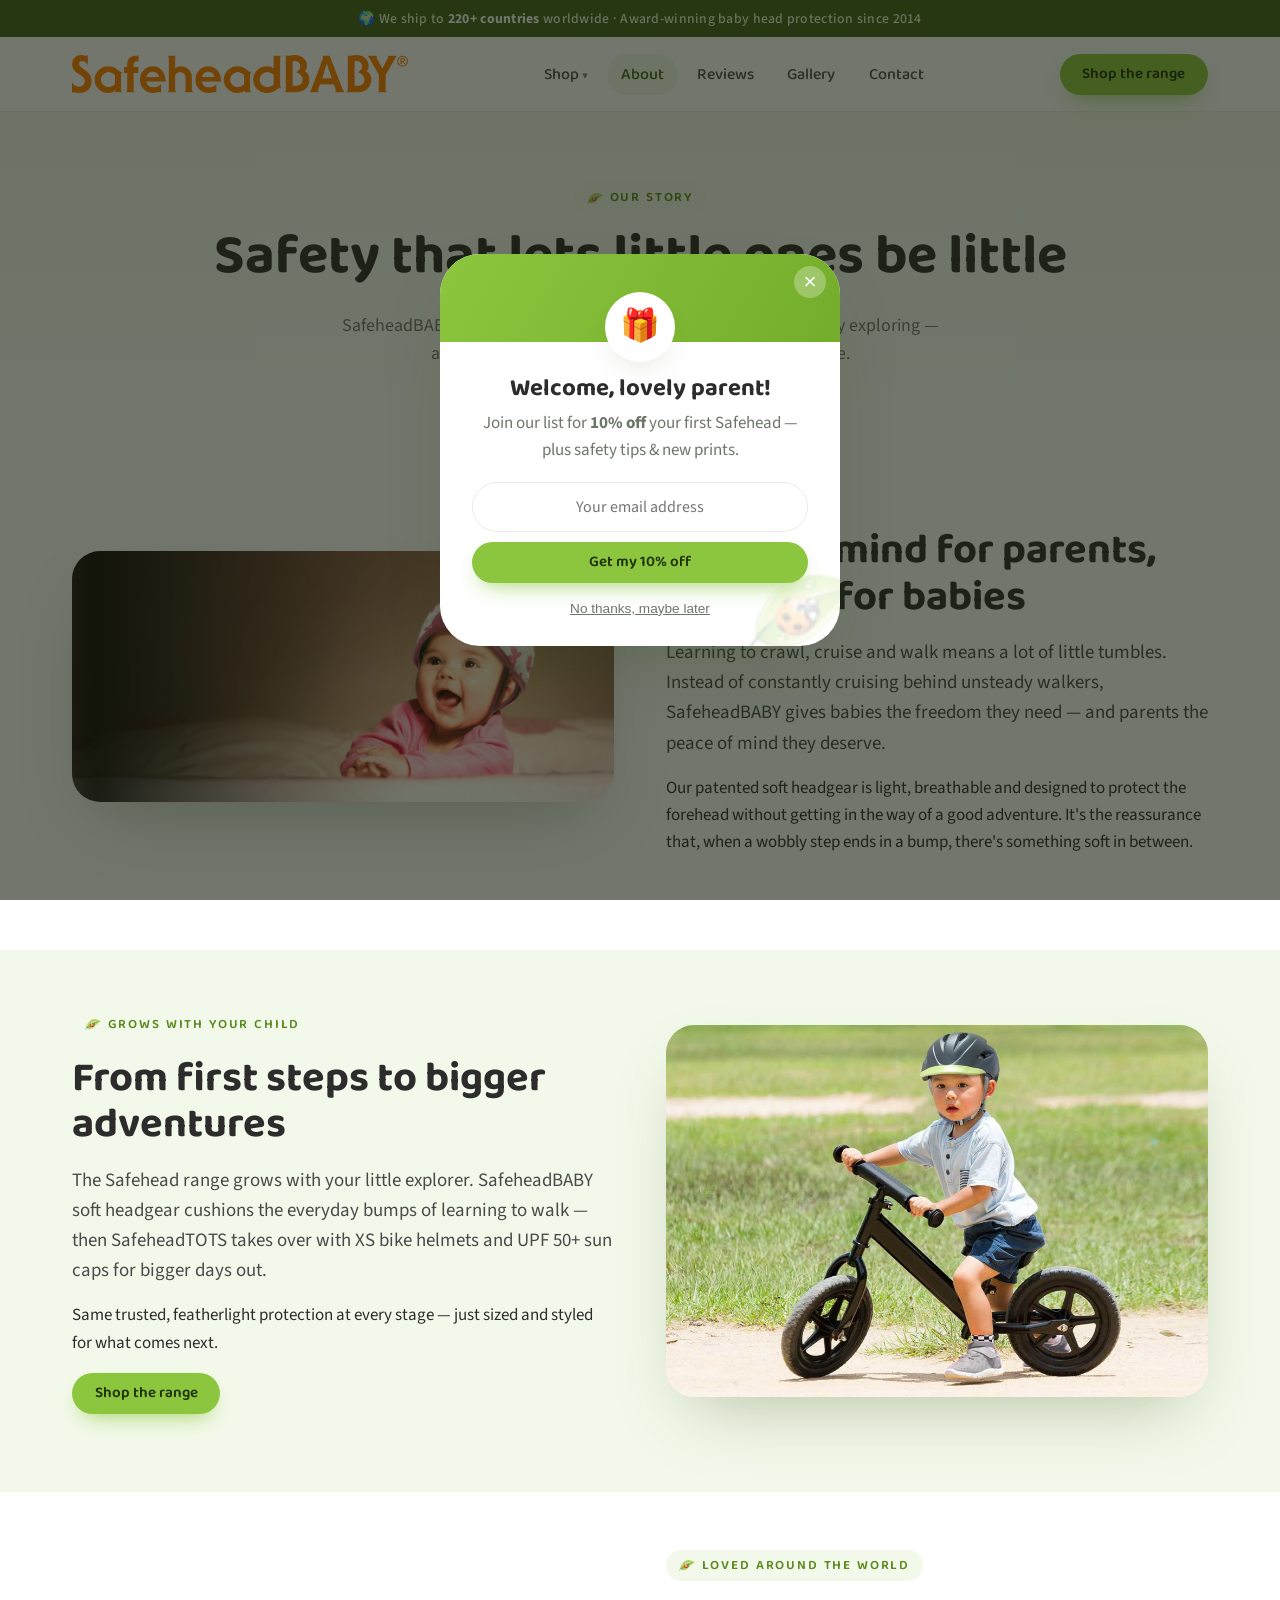
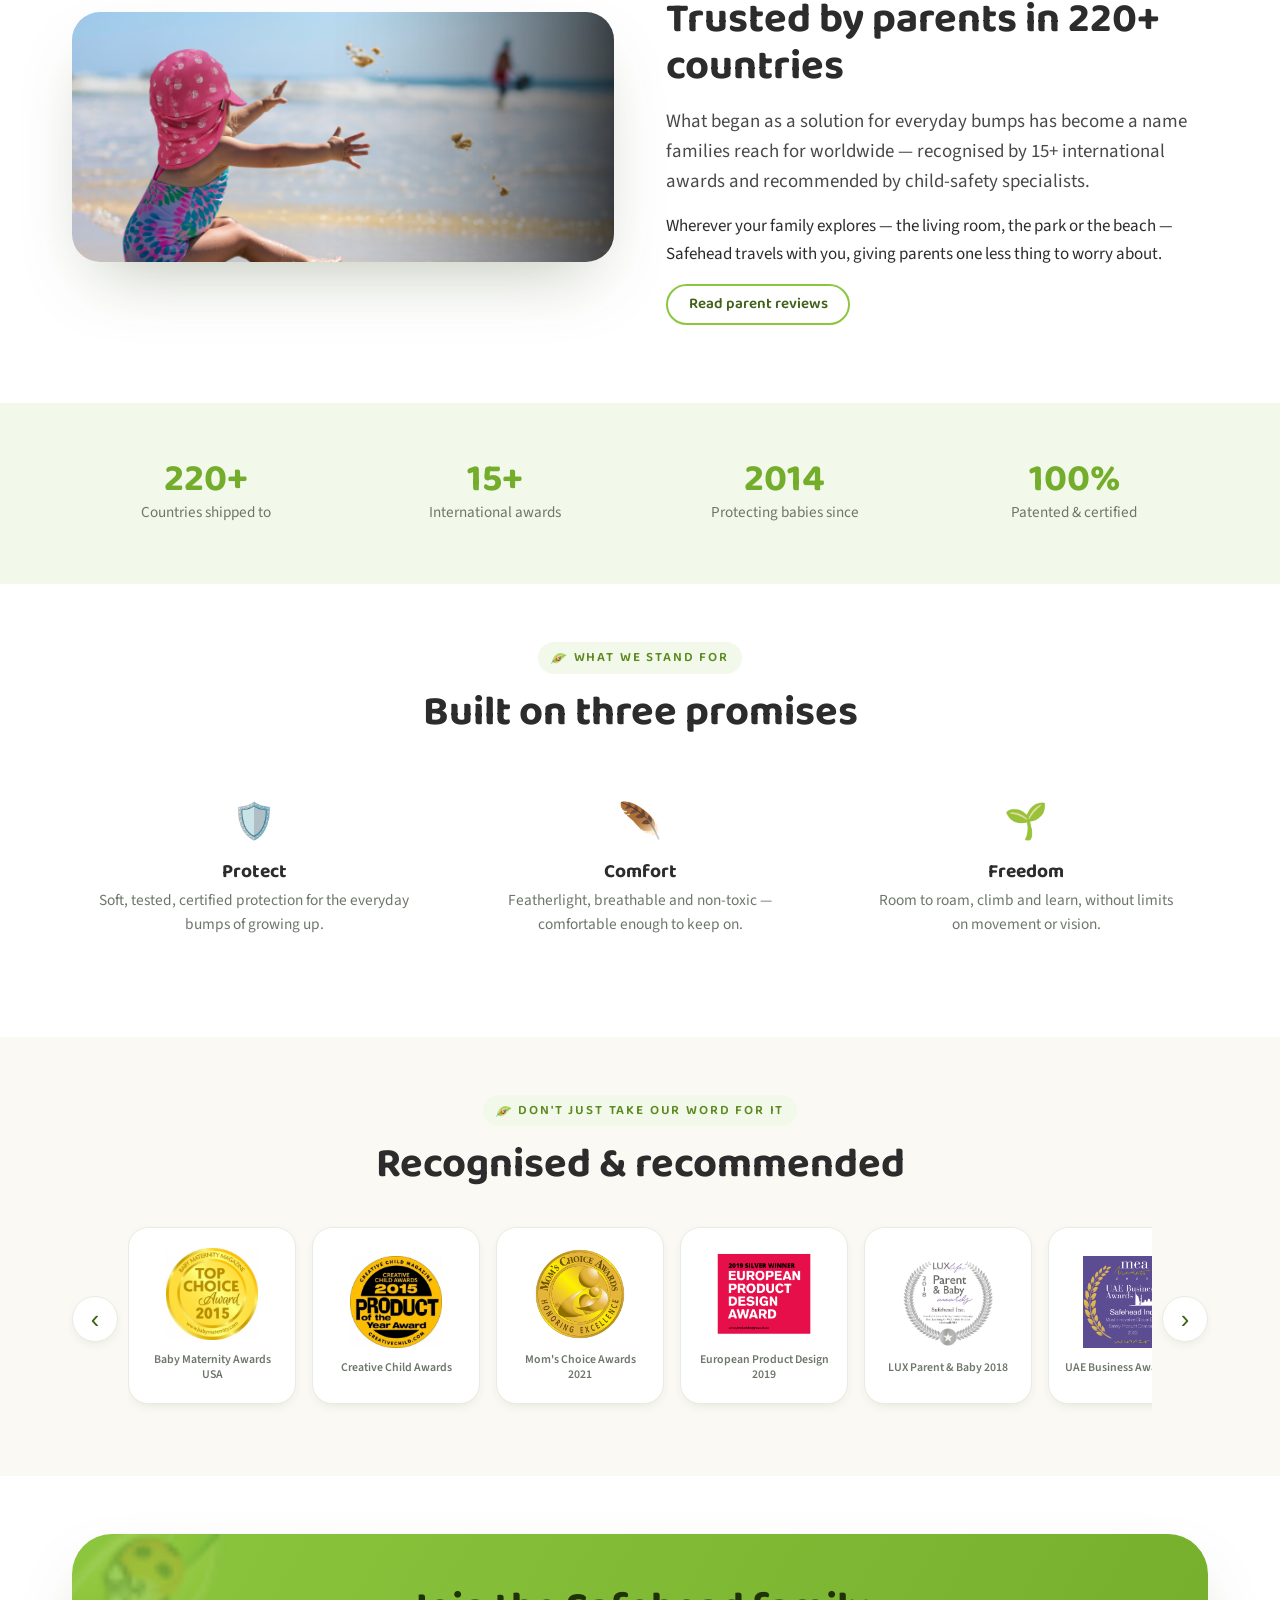
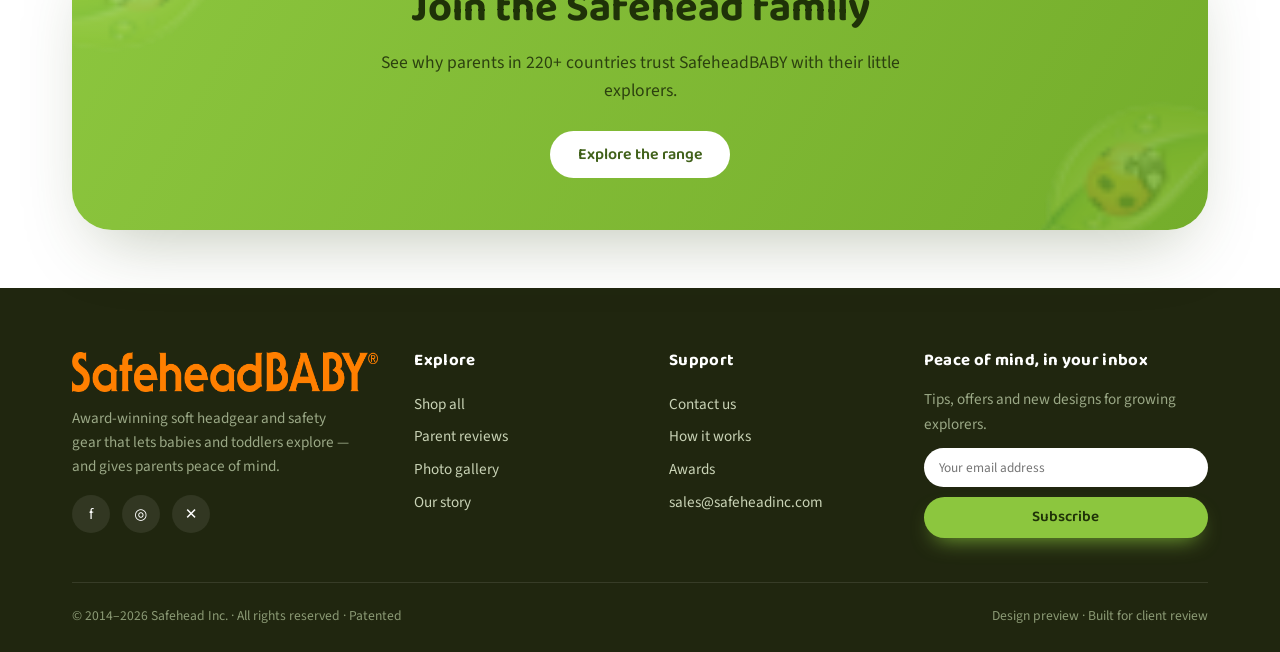
==== about.html @ cc1cae33 "Add SafeheadBABY static redesign (Vercel-ready) Brand-faithful redesign of safehead.com as a static " ====
<!doctype html>
<html lang="en">
<head>
<meta charset="utf-8">
<meta name="viewport" content="width=device-width, initial-scale=1">
<title>Our Story | SafeheadBABY</title>
<meta name="description" content="The story behind SafeheadBABY — patented soft head protection that gives babies freedom and parents peace of mind.">
<link rel="icon" href="/assets/img/logo.png">
<link rel="preconnect" href="https://fonts.googleapis.com">
<link rel="preconnect" href="https://fonts.gstatic.com" crossorigin>
<link href="https://fonts.googleapis.com/css2?family=Baloo+2:wght@500;600;700;800&family=Source+Sans+3:ital,wght@0,400;0,600;0,700;1,400&display=swap" rel="stylesheet">
<link rel="stylesheet" href="/assets/css/styles.css?v=16">
</head>
<body>
<div class="announce">🌍 We ship to <strong>220+ countries</strong> worldwide<span class="announce-extra"> · Award-winning baby head protection since 2014</span></div>
<header class="site-header">
  <div class="container nav">
    <a class="brand" href="/index.html"><img src="/assets/img/logo.png" alt="SafeheadBABY"></a>
    <ul class="nav-links">
        <li class="has-mega"><a href="/collection.html">Shop <span class="caret">▾</span></a>
          <div class="mega"><div class="mega-inner">
            <div class="mega-cards"><a class="mega-card" href="/product.html"><span class="mm-img"><img src="/assets/img/product-headgear.png" alt="Soft Protective Headgear"></span><b>Soft Protective Headgear</b><span class="mm-tag">The Original</span></a><a class="mega-card" href="/product.html"><span class="mm-img"><img src="/assets/img/product-suncap.jpg" alt="JONA UPF 50+ Sun Caps"></span><b>JONA UPF 50+ Sun Caps</b><span class="mm-tag">Sun protection</span></a><a class="mega-card" href="/product.html"><span class="mm-img"><img src="/assets/img/product-bikehelmet.jpg" alt="XS Toddler Bike Helmet"></span><b>XS Toddler Bike Helmet</b><span class="mm-tag">For little riders</span></a></div>
            <a class="mega-feature" href="/collection.html">Explore the full range <span class="arrow">→</span></a>
          </div></div>
        </li>
        <li><a href="/about.html" class="active">About</a></li>
        <li><a href="/reviews.html">Reviews</a></li>
        <li><a href="/gallery.html">Gallery</a></li>
        <li><a href="/contact.html">Contact</a></li>
    </ul>
    <div class="nav-cta">
      <a class="btn btn-primary" href="/collection.html">Shop the range</a>
      <button class="hamburger" aria-label="Menu"><span></span><span></span><span></span></button>
    </div>
  </div>
</header>

<section class="page-hero">
  <div class="container">
    <span class="eyebrow">Our story</span>
    <h1>Safety that lets little ones be little</h1>
    <p>SafeheadBABY was created around a simple belief: babies learn by exploring — and parents shouldn't have to hover to keep them safe.</p>
  </div>
</section>

<section class="pad">
  <div class="container">
    <div class="story-grid">
      <div class="reveal"><img src="/assets/img/hero-1.png" alt="A baby exploring safely in SafeheadBABY headgear"></div>
      <div class="reveal">
        <span class="eyebrow">Why we exist</span>
        <h2>Peace of mind for parents, freedom for babies</h2>
        <p class="lead">Learning to crawl, cruise and walk means a lot of little tumbles. Instead of constantly cruising behind unsteady walkers, SafeheadBABY gives babies the freedom they need — and parents the peace of mind they deserve.</p>
        <p>Our patented soft headgear is light, breathable and designed to protect the forehead without getting in the way of a good adventure. It's the reassurance that, when a wobbly step ends in a bump, there's something soft in between.</p>
      </div>
    </div>
  </div>
</section>

<section class="pad tint">
  <div class="container">
    <div class="story-grid">
      <div class="reveal">
        <span class="eyebrow">Grows with your child</span>
        <h2>From first steps to bigger adventures</h2>
        <p class="lead">The Safehead range grows with your little explorer. SafeheadBABY soft headgear cushions the everyday bumps of learning to walk — then SafeheadTOTS takes over with XS bike helmets and UPF 50+ sun caps for bigger days out.</p>
        <p>Same trusted, featherlight protection at every stage — just sized and styled for what comes next.</p>
        <a class="btn btn-primary" href="/collection.html">Shop the range</a>
      </div>
      <div class="reveal"><img src="/assets/img/life-tots.jpg" alt="A confident toddler wearing SafeheadTOTS protection"></div>
    </div>
  </div>
</section>

<section class="pad">
  <div class="container">
    <div class="story-grid">
      <div class="reveal"><img src="/assets/img/hero-3.png" alt="A little one playing at the beach in a SafeheadBABY sun cap"></div>
      <div class="reveal">
        <span class="eyebrow">Loved around the world</span>
        <h2>Trusted by parents in 220+ countries</h2>
        <p class="lead">What began as a solution for everyday bumps has become a name families reach for worldwide — recognised by 15+ international awards and recommended by child-safety specialists.</p>
        <p>Wherever your family explores — the living room, the park or the beach — Safehead travels with you, giving parents one less thing to worry about.</p>
        <a class="btn btn-ghost" href="/reviews.html">Read parent reviews</a>
      </div>
    </div>
  </div>
</section>

<section class="pad tint">
  <div class="container">
    <div class="stat-row">
      <div class="stat reveal"><b>220+</b><span>Countries shipped to</span></div>
      <div class="stat reveal"><b>15+</b><span>International awards</span></div>
      <div class="stat reveal"><b>2014</b><span>Protecting babies since</span></div>
      <div class="stat reveal"><b>100%</b><span>Patented &amp; certified</span></div>
    </div>
  </div>
</section>

<section class="pad">
  <div class="container">
    <div class="section-head reveal"><span class="eyebrow">What we stand for</span><h2>Built on three promises</h2></div>
    <div class="values">
      <div class="value reveal"><div class="emoji">🛡️</div><h4>Protect</h4><p>Soft, tested, certified protection for the everyday bumps of growing up.</p></div>
      <div class="value reveal"><div class="emoji">🪶</div><h4>Comfort</h4><p>Featherlight, breathable and non-toxic — comfortable enough to keep on.</p></div>
      <div class="value reveal"><div class="emoji">🌱</div><h4>Freedom</h4><p>Room to roam, climb and learn, without limits on movement or vision.</p></div>
    </div>
  </div>
</section>

<section class="pad cream">
  <div class="container">
    <div class="section-head reveal"><span class="eyebrow">Don't just take our word for it</span><h2>Recognised &amp; recommended</h2></div>
    <div class="reveal"><div class="awards-slider">
  <button class="aw-arrow prev" aria-label="Previous awards" type="button">‹</button>
  <div class="awards-track"><div class="aw"><img src="/assets/img/award-baby-maternity.jpg" alt="Baby Maternity Awards USA" loading="lazy"><span>Baby Maternity Awards USA</span></div>
<div class="aw"><img src="/assets/img/award-creative-child.jpg" alt="Creative Child Awards" loading="lazy"><span>Creative Child Awards</span></div>
<div class="aw"><img src="/assets/img/award-moms-choice.png" alt="Mom's Choice Awards 2021" loading="lazy"><span>Mom's Choice Awards 2021</span></div>
<div class="aw"><img src="/assets/img/award-epda.png" alt="European Product Design 2019" loading="lazy"><span>European Product Design 2019</span></div>
<div class="aw"><img src="/assets/img/award-lux.png" alt="LUX Parent & Baby 2018" loading="lazy"><span>LUX Parent & Baby 2018</span></div>
<div class="aw"><img src="/assets/img/award-uae.png" alt="UAE Business Awards 2022" loading="lazy"><span>UAE Business Awards 2022</span></div>
<div class="aw"><img src="/assets/img/award-nab-1.png" alt="North American Business 2020" loading="lazy"><span>North American Business 2020</span></div>
<div class="aw"><img src="/assets/img/award-mr-dad.jpg" alt="Mr Dad Seal of Approval" loading="lazy"><span>Mr Dad Seal of Approval</span></div>
<div class="aw"><img src="/assets/img/award-right-start.jpg" alt="Right Start Baby Essentials" loading="lazy"><span>Right Start Baby Essentials</span></div>
<div class="aw"><img src="/assets/img/award-loved-by-parents.jpg" alt="Loved By Parents" loading="lazy"><span>Loved By Parents</span></div>
<div class="aw"><img src="/assets/img/award-bizziebaby.jpg" alt="Bizziebaby Silver Award" loading="lazy"><span>Bizziebaby Silver Award</span></div>
<div class="aw"><img src="/assets/img/award-practical-preschool.jpg" alt="Practical Preschool Awards" loading="lazy"><span>Practical Preschool Awards</span></div>
<div class="aw"><img src="/assets/img/award-mumii-consumer.jpg" alt="Mumii Consumer Choice" loading="lazy"><span>Mumii Consumer Choice</span></div>
<div class="aw"><img src="/assets/img/award-mumii-uk.jpg" alt="Mumii Awards UK" loading="lazy"><span>Mumii Awards UK</span></div></div>
  <button class="aw-arrow next" aria-label="More awards" type="button">›</button>
</div></div>
  </div>
</section>

<section class="pad">
  <div class="container"><div class="cta-band reveal">
    <img class="leaf-bg" src="/assets/img/leaf.png" alt=""><img class="leaf-bg l2" src="/assets/img/leaf.png" alt="">
    <h2>Join the Safehead family</h2>
    <p>See why parents in 220+ countries trust SafeheadBABY with their little explorers.</p>
    <a class="btn btn-white btn-lg" href="/index.html#products">Explore the range</a>
  </div></div>
</section>
<footer class="site-footer">
  <div class="container">
    <div class="footer-grid">
      <div class="footer-brand">
        <img src="/assets/img/logo.png" alt="SafeheadBABY">
        <p>Award-winning soft headgear and safety gear that lets babies and toddlers explore — and gives parents peace of mind.</p>
        <div class="socials">
          <a href="https://www.facebook.com/safeheadinc" aria-label="Facebook" target="_blank" rel="noopener">f</a>
          <a href="https://www.instagram.com/safeheadinc/" aria-label="Instagram" target="_blank" rel="noopener">◎</a>
          <a href="https://twitter.com/SafeheadInc" aria-label="Twitter" target="_blank" rel="noopener">✕</a>
        </div>
      </div>
      <div>
        <h4>Explore</h4>
        <a href="/collection.html">Shop all</a>
        <a href="/reviews.html">Parent reviews</a>
        <a href="/gallery.html">Photo gallery</a>
        <a href="/about.html">Our story</a>
      </div>
      <div>
        <h4>Support</h4>
        <a href="/contact.html">Contact us</a>
        <a href="/index.html#how">How it works</a>
        <a href="/index.html#awards">Awards</a>
        <a href="mailto:sales@safeheadinc.com">sales@safeheadinc.com</a>
      </div>
      <div class="foot-news">
        <h4>Peace of mind, in your inbox</h4>
        <p style="color:#9aa886;margin-bottom:12px">Tips, offers and new designs for growing explorers.</p>
        <form data-demo>
          <input type="email" placeholder="Your email address" required>
          <button class="btn btn-primary" style="width:100%" type="submit">Subscribe</button>
          <p class="form-note" style="display:none;color:var(--green);margin-top:8px;font-size:.85rem">Thanks! (Demo form — not connected.)</p>
        </form>
      </div>
    </div>
    <div class="foot-bottom">
      <span>© 2014–2026 Safehead Inc. · All rights reserved · Patented</span>
      <span>Design preview · Built for client review</span>
    </div>
  </div>
</footer>
<div class="promo-pop" id="promoPop" aria-hidden="true">
  <div class="promo-card">
    <button class="promo-close" type="button" aria-label="Close">×</button>
    <img class="promo-leaf" src="/assets/img/leaf.png" alt="">
    <span class="promo-emoji">🎁</span>
    <h3>Welcome, lovely parent!</h3>
    <p>Join our list for <b>10% off</b> your first Safehead — plus safety tips &amp; new prints.</p>
    <form data-demo class="promo-form">
      <input type="email" placeholder="Your email address" required>
      <button class="btn btn-primary" type="submit">Get my 10% off</button>
      <p class="form-note" style="display:none;color:var(--green-700);font-size:.85rem;margin:0">Thanks! Check your inbox 💛 (Demo — not connected.)</p>
    </form>
    <button class="promo-dismiss" type="button">No thanks, maybe later</button>
  </div>
</div>
<div class="mobile-cta">
  <a class="btn btn-primary" href="/collection.html">Shop the range</a>
  <a class="btn btn-ghost" href="/reviews.html">★ Reviews</a>
</div>
<script src="/assets/js/main.js?v=16"></script>
</body>
</html>
---- assets/css/styles.css ----
/* ============================================================
   SafeheadBABY — Redesign stylesheet
   Brand-evolution, not replacement: keeps the #8cc63e green,
   friendly rounded feel, real-photo personality.
   ============================================================ */

:root{
  --green:#8cc63e;
  --green-600:#74ad2b;
  --green-700:#5c8a20;
  --green-ink:#41611a;
  --green-050:#f3f9ea;
  --green-100:#e6f2d3;
  --ink:#2c2c2c;
  --ink-600:#494949;
  --muted:#6d766a;
  --line:#e8ebe3;
  --cream:#faf9f4;
  --white:#ffffff;
  --sun:#ffc02e;
  --coral:#ff7a68;
  --sky:#49b3e6;
  --pink:#ef5aa0;

  --radius:18px;
  --radius-lg:28px;
  --radius-xl:40px;
  --pill:999px;
  --shadow-sm:0 4px 14px -8px rgba(50,70,25,.25);
  --shadow:0 14px 34px -16px rgba(55,75,25,.22);
  --shadow-lg:0 30px 70px -26px rgba(55,75,25,.34);
  --maxw:1180px;
  --gap:22px;
  --font-head:"Baloo 2",system-ui,sans-serif;
  --font-body:"Source Sans 3","Source Sans Pro",system-ui,Arial,sans-serif;
}

*{box-sizing:border-box}
html{scroll-behavior:smooth}
body{
  margin:0;font-family:var(--font-body);color:var(--ink);
  background:var(--white);line-height:1.6;font-size:17px;
  -webkit-font-smoothing:antialiased;overflow-x:hidden;
}
img{max-width:100%;display:block}
a{color:inherit;text-decoration:none}
h1,h2,h3,h4{font-family:var(--font-head);font-weight:700;line-height:1.12;color:var(--ink);margin:0 0 .4em}
h1{font-size:clamp(2.1rem,5vw,3.5rem)}
h2{font-size:clamp(1.7rem,3.6vw,2.6rem)}
h3{font-size:1.25rem}
p{margin:0 0 1rem}
.container{max-width:var(--maxw);margin:0 auto;padding:0 22px}
section{position:relative}

/* ---------- helpers ---------- */
.eyebrow{
  display:inline-flex;align-items:center;gap:.5em;
  font-family:var(--font-head);font-weight:600;font-size:.82rem;
  letter-spacing:.14em;text-transform:uppercase;color:var(--green-700);
  background:var(--green-050);padding:.4em 1em;border-radius:var(--pill);
  margin-bottom:1rem;
}
.eyebrow::before{content:"";width:16px;height:16px;background:url(../img/leaf.png) center/contain no-repeat;opacity:.9}
.section-head{max-width:680px;margin:0 auto 32px;text-align:center}
.section-head p{color:var(--muted);font-size:1.08rem}
.lead{font-size:1.18rem;color:var(--ink-600)}
.tint{background:var(--green-050)}
.cream{background:var(--cream)}
.center{text-align:center}
.pad{padding:58px 0}
.pad-lg{padding:78px 0}

/* ---------- buttons ---------- */
.btn{
  display:inline-flex;align-items:center;justify-content:center;gap:.5em;
  font-family:var(--font-head);font-weight:600;font-size:.95rem;line-height:1.1;
  padding:.66em 1.35em;border-radius:var(--pill);border:2px solid transparent;
  cursor:pointer;transition:transform .18s ease,box-shadow .18s ease,background .18s;
  white-space:nowrap;
}
.btn-primary{background:var(--green);color:#1f3208;box-shadow:0 10px 22px -10px rgba(140,198,62,.9)}
.btn-primary:hover{background:var(--green-600);transform:translateY(-2px);box-shadow:0 16px 30px -12px rgba(140,198,62,.95)}
.btn-ghost{background:#fff;color:var(--green-ink);border-color:var(--green)}
.btn-ghost:hover{background:var(--green-050);transform:translateY(-2px)}
.btn-white{background:#fff;color:var(--green-ink)}
.btn-white:hover{transform:translateY(-2px);box-shadow:var(--shadow)}
.btn-lg{padding:.78em 1.6em;font-size:1rem}

/* ---------- announcement bar ---------- */
.announce{background:var(--green-ink);color:#eaf5da;font-size:.86rem;text-align:center;padding:.55em 1em;font-weight:500;letter-spacing:.02em}
.announce strong{color:#fff}

/* ---------- header ---------- */
.site-header{position:sticky;top:0;z-index:60;background:rgba(255,255,255,.92);backdrop-filter:blur(10px);border-bottom:1px solid var(--line)}
.nav{display:flex;align-items:center;justify-content:space-between;gap:20px;height:74px}
.brand{display:flex;align-items:center;gap:10px;font-family:var(--font-head);font-weight:700;font-size:1.32rem;color:var(--green-ink)}
.brand img{height:38px;width:auto}
.nav-links{display:flex;align-items:center;gap:6px;list-style:none;margin:0;padding:0}
.nav-links a{font-family:var(--font-head);font-weight:500;font-size:1rem;padding:.5em .85em;border-radius:var(--pill);color:var(--ink-600);transition:.15s}
.nav-links a:hover,.nav-links a.active{color:var(--green-ink);background:var(--green-050)}
.nav-cta{display:flex;align-items:center;gap:12px}
.hamburger{display:none;flex-direction:column;gap:5px;background:none;border:0;cursor:pointer;padding:8px}
.hamburger span{width:26px;height:3px;background:var(--ink);border-radius:2px;transition:.25s}
.hamburger.open span:nth-child(1){transform:translateY(8px) rotate(45deg)}
.hamburger.open span:nth-child(2){opacity:0}
.hamburger.open span:nth-child(3){transform:translateY(-8px) rotate(-45deg)}

/* ---------- hero ---------- */
.hero{position:relative;overflow:hidden;background:linear-gradient(180deg,#fff, var(--green-050))}
.hero-slides{position:absolute;inset:0;z-index:0}
.hero-slide{display:none;position:absolute;inset:0}
.hero-slide.active{display:block;animation:fade .8s ease}
.hero-slide img{position:absolute;inset:0;width:100%;height:100%;object-fit:cover;object-position:right center}
.hero::before{content:"";position:absolute;inset:0;z-index:1;pointer-events:none;background:linear-gradient(90deg,rgba(24,34,12,.42),rgba(24,34,12,.12) 42%,rgba(24,34,12,0) 62%)}
.hero-inner{position:relative;z-index:2;display:flex;align-items:center;min-height:min(66vh,520px);padding:36px 0}
.hero-inner .container{width:100%}
.hero-card{max-width:440px;background:rgba(255,255,255,.86);backdrop-filter:blur(7px);padding:26px 28px 24px;border-radius:var(--radius-lg);box-shadow:var(--shadow)}
.hero-card h1{font-size:clamp(1.7rem,2.6vw,2.35rem);margin-bottom:.35em}
.hero-card .lead{font-size:1.02rem;margin-bottom:1.2em}
.hero-card .eyebrow{margin-bottom:.7rem}
.hero-actions{display:flex;flex-wrap:wrap;gap:14px}
.hero-rating{display:flex;align-items:center;gap:10px;margin-top:20px;font-weight:600;color:var(--ink-600);font-size:.98rem}
.stars{color:var(--sun);letter-spacing:2px;font-size:1.05rem}
.hero-dots{position:absolute;bottom:18px;left:0;right:0;z-index:3;display:flex;gap:9px;justify-content:center}
.hero-dots button{width:11px;height:11px;border-radius:50%;border:0;background:rgba(255,255,255,.7);box-shadow:0 0 0 1px rgba(0,0,0,.1);cursor:pointer}
.hero-dots button.active{background:var(--green);width:28px;border-radius:var(--pill)}

/* ---------- trust strip ---------- */
.trust{background:var(--green-ink);color:#eef7e2}
.trust .container{display:flex;flex-wrap:wrap;justify-content:center;gap:14px 34px;padding:20px 22px;text-align:center}
.trust-item{display:flex;align-items:center;gap:10px;font-weight:600;font-size:.98rem}
.trust-item .ic{width:26px;height:26px;display:grid;place-items:center;background:rgba(255,255,255,.14);border-radius:50%;font-size:.9rem}
.trust-item .stars{font-size:1rem}

/* ---------- feature trio (safety/comfort/freedom) ---------- */
.features{display:grid;grid-template-columns:repeat(3,1fr);gap:var(--gap)}
.feature{background:#fff;border-radius:var(--radius-lg);padding:32px 28px 28px;text-align:center;box-shadow:var(--shadow-sm);border-top:4px solid var(--green);transition:transform .2s,box-shadow .2s}
.feature:hover{transform:translateY(-6px);box-shadow:var(--shadow-lg)}
.feature--sky{border-top-color:#49b3e6}
.feature--sun{border-top-color:var(--sun)}
.feature .feat-ic{width:88px;height:88px;margin:0 auto 20px;border-radius:26px;display:grid;place-items:center;background:var(--green-050)}
.feature .feat-ic svg{width:44px;height:44px}
.feature--green .feat-ic{background:#edf7da}.feature--green .feat-ic svg{color:var(--green-600)}
.feature--sky .feat-ic{background:#e4f3fb}.feature--sky .feat-ic svg{color:#2f9fd6}
.feature--sun .feat-ic{background:#fdf1d6}.feature--sun .feat-ic svg{color:#dfa00f}
.feature .emoji{width:74px;height:74px;margin:0 auto 18px;border-radius:24px;display:grid;place-items:center;font-size:2rem;background:var(--green-050)}
.feature h3{font-size:1.4rem;margin-bottom:.3em}
.feature p{color:var(--muted);margin-bottom:.9em}
.feature .proof{display:inline-block;font-family:var(--font-head);font-weight:600;font-size:.82rem;color:var(--green-700);background:var(--green-050);padding:.35em .9em;border-radius:var(--pill)}

/* ---------- how it works ---------- */
.how-grid{display:grid;grid-template-columns:1.05fr 1fr;gap:56px;align-items:center}
.how-media{position:relative}
.how-media img{border-radius:var(--radius-lg);box-shadow:var(--shadow-lg)}
.how-media .badge{position:absolute;right:-14px;bottom:-14px;background:#fff;border-radius:var(--radius);box-shadow:var(--shadow);padding:14px 18px;font-family:var(--font-head);font-weight:700;color:var(--green-ink);display:flex;align-items:center;gap:10px}
.how-media .badge b{font-size:1.6rem;color:var(--green-600)}
.steps{list-style:none;margin:22px 0 0;padding:0;display:grid;gap:20px}
.step{display:flex;gap:18px;align-items:flex-start}
.step .num{flex:0 0 auto;width:46px;height:46px;border-radius:16px;background:var(--green);color:#1f3208;font-family:var(--font-head);font-weight:700;font-size:1.2rem;display:grid;place-items:center;box-shadow:0 8px 18px -8px rgba(140,198,62,.9)}
.step h4{font-size:1.15rem;margin-bottom:.15em}
.step p{color:var(--muted);margin:0}

/* ---------- products ---------- */
.prod-grid{display:grid;grid-template-columns:repeat(3,1fr);gap:var(--gap)}
.prod{background:#fff;border:1px solid var(--line);border-radius:var(--radius-lg);overflow:hidden;transition:transform .2s,box-shadow .2s;display:flex;flex-direction:column}
.prod:hover{transform:translateY(-6px);box-shadow:var(--shadow-lg)}
.prod-media{position:relative;aspect-ratio:4/3;background:var(--green-050);display:grid;place-items:center;padding:18px}
.prod-media img{max-height:100%;width:auto;object-fit:contain}
.prod-body{padding:16px 20px 18px;text-align:center;display:flex;flex-direction:column;flex:1}
.prod .tag{align-self:center;font-family:var(--font-head);font-weight:600;font-size:.74rem;letter-spacing:.08em;text-transform:uppercase;color:var(--green-700);background:var(--green-050);padding:.3em .8em;border-radius:var(--pill);margin-bottom:12px}
.prod h3{font-size:1.28rem;margin-bottom:.3em}
.prod p{color:var(--muted);font-size:.98rem;flex:1}
.prod .btn{margin-top:14px}

/* ---------- baby vs tots ---------- */
.split{display:grid;grid-template-columns:1fr 1fr;gap:var(--gap)}
.split-card{position:relative;border-radius:var(--radius-xl);overflow:hidden;min-height:340px;display:flex;align-items:flex-end;color:#fff;box-shadow:var(--shadow)}
.split-card img{position:absolute;inset:0;width:100%;height:100%;object-fit:cover;z-index:0}
.split-card::after{content:"";position:absolute;inset:0;background:linear-gradient(180deg,rgba(20,30,10,0) 30%,rgba(20,30,10,.82));z-index:1}
.split-card .sc-body{position:relative;z-index:2;padding:30px 32px}
.split-card h3{color:#fff;font-size:1.7rem;margin-bottom:.2em}
.split-card p{color:rgba(255,255,255,.9);margin-bottom:1em}
.split-card .age{display:inline-block;background:rgba(255,255,255,.22);padding:.3em .9em;border-radius:var(--pill);font-weight:600;font-size:.85rem;margin-bottom:12px;backdrop-filter:blur(3px)}

/* ---------- reviews ---------- */
.reviews-grid{display:grid;grid-template-columns:repeat(3,1fr);gap:var(--gap)}
.review{background:#fff;border:1px solid var(--line);border-radius:var(--radius-lg);padding:26px 26px 24px;box-shadow:var(--shadow-sm);break-inside:avoid;display:flex;flex-direction:column}
.review .stars{margin-bottom:12px}
.review .q{font-size:1.04rem;color:var(--ink);margin-bottom:16px}
.review .q b{color:var(--green-700)}
.review .who{display:flex;align-items:center;gap:12px;margin-top:auto}
.review .avatar{width:44px;height:44px;border-radius:50%;background:var(--green-100);color:var(--green-ink);font-family:var(--font-head);font-weight:700;display:grid;place-items:center;font-size:1.05rem;overflow:hidden}
.review .avatar img{width:100%;height:100%;object-fit:cover}
.review .who b{display:block;font-size:.98rem}
.review .who span{color:var(--muted);font-size:.85rem}
.review .src{font-size:.78rem;color:var(--muted);margin-top:2px}

/* masonry for full reviews page */
.reviews-masonry{columns:3;column-gap:var(--gap)}
.reviews-masonry .review{margin-bottom:var(--gap)}

/* ---------- expert panel ---------- */
.experts{display:grid;grid-template-columns:repeat(3,1fr);gap:var(--gap)}
.expert{background:linear-gradient(180deg,#fff,var(--green-050));border:1px solid var(--line);border-radius:var(--radius-lg);padding:30px 28px;position:relative}
.expert::before{content:"\201C";position:absolute;top:8px;right:24px;font-family:Georgia,serif;font-size:5rem;color:var(--green-100);line-height:1}
.expert .q{font-size:1.05rem;color:var(--ink);position:relative;z-index:1;margin-bottom:18px}
.expert .name{font-family:var(--font-head);font-weight:700;color:var(--green-ink);font-size:1.06rem}
.expert .cred{color:var(--muted);font-size:.86rem;margin-top:2px}
.expert .badge-x{display:inline-block;margin-top:10px;font-size:.74rem;font-weight:600;letter-spacing:.06em;text-transform:uppercase;color:var(--green-700)}

/* ---------- awards ---------- */
.awards-wrap{overflow:hidden}
.awards-row{display:flex;flex-wrap:wrap;justify-content:center;gap:18px;align-items:stretch}
.awards-row .aw{background:#fff;border:1px solid var(--line);border-radius:20px;box-shadow:var(--shadow-sm);width:172px;min-height:150px;padding:20px 16px;display:flex;flex-direction:column;align-items:center;justify-content:center;gap:12px;text-align:center;transition:transform .2s,box-shadow .2s}
.awards-row .aw:hover{transform:translateY(-5px);box-shadow:var(--shadow)}
.awards-row img{height:96px;width:auto;object-fit:contain}
.awards-row .aw span{font-size:.74rem;color:var(--muted);line-height:1.3;font-weight:600}

/* ---------- UGC gallery ---------- */
.ugc-grid{columns:4;column-gap:14px}
.ugc-grid.three{columns:3}
.ugc-item{margin-bottom:14px;border-radius:var(--radius);overflow:hidden;position:relative;cursor:pointer;box-shadow:var(--shadow-sm);break-inside:avoid}
.ugc-item img{width:100%;transition:transform .4s}
.ugc-item::after{content:"";position:absolute;inset:0;background:linear-gradient(180deg,transparent 60%,rgba(65,97,26,.35));opacity:0;transition:.25s}
.ugc-item:hover img{transform:scale(1.06)}
.ugc-item:hover::after{opacity:1}
.ugc-item .tag{position:absolute;left:10px;bottom:10px;z-index:2;color:#fff;font-family:var(--font-head);font-weight:600;font-size:.8rem;opacity:0;transform:translateY(6px);transition:.25s}
.ugc-item:hover .tag{opacity:1;transform:none}

/* lightbox */
.lightbox{position:fixed;inset:0;z-index:200;background:rgba(20,28,12,.9);display:none;align-items:center;justify-content:center;padding:30px}
.lightbox.open{display:flex}
.lightbox img{max-width:90vw;max-height:86vh;border-radius:14px;box-shadow:0 30px 80px rgba(0,0,0,.5)}
.lightbox .close{position:absolute;top:22px;right:26px;color:#fff;font-size:2.4rem;cursor:pointer;line-height:1;font-family:var(--font-head)}
.lightbox .nav-arrow{position:absolute;top:50%;transform:translateY(-50%);color:#fff;font-size:2.6rem;cursor:pointer;padding:14px;user-select:none;opacity:.85}
.lightbox .nav-arrow:hover{opacity:1}
.lightbox .prev{left:12px}.lightbox .next{right:12px}

/* ---------- newsletter CTA band ---------- */
.cta-band{background:linear-gradient(120deg,var(--green),var(--green-600));color:#1f3208;border-radius:var(--radius-xl);padding:52px 44px;text-align:center;box-shadow:var(--shadow-lg);position:relative;overflow:hidden}
.cta-band h2{color:#1f3208}
.cta-band p{color:#2c410f;max-width:560px;margin:0 auto 26px;font-size:1.1rem}
.cta-form{display:flex;gap:12px;max-width:480px;margin:0 auto;flex-wrap:wrap;justify-content:center}
.cta-form input{flex:1;min-width:220px;border:0;border-radius:var(--pill);padding:.9em 1.3em;font-size:1rem;font-family:var(--font-body);box-shadow:var(--shadow-sm)}
.cta-band .leaf-bg{position:absolute;width:220px;opacity:.16;right:-40px;bottom:-50px}
.cta-band .leaf-bg.l2{left:-50px;top:-60px;right:auto;bottom:auto;transform:rotate(180deg)}

/* ---------- footer ---------- */
.site-footer{background:#20260f;color:#c9d3b6;padding:64px 0 26px;font-size:.95rem}
.footer-grid{display:grid;grid-template-columns:1.4fr 1fr 1fr 1.3fr;gap:36px}
.site-footer h4{color:#fff;font-size:1.05rem;margin-bottom:1em;letter-spacing:.02em}
.site-footer a{color:#c9d3b6;display:block;padding:.28em 0;transition:.15s}
.site-footer a:hover{color:var(--green)}
.footer-brand img{height:40px;margin-bottom:14px}
.footer-brand p{color:#9aa886;max-width:280px}
.socials{display:flex;gap:12px;margin-top:16px}
.socials a{width:38px;height:38px;border-radius:50%;background:rgba(255,255,255,.08);display:grid;place-items:center;color:#fff}
.socials a:hover{background:var(--green);color:#1f3208}
.foot-news input{width:100%;border:0;border-radius:var(--pill);padding:.75em 1.15em;margin-bottom:10px;font-family:var(--font-body)}
.foot-bottom{border-top:1px solid rgba(255,255,255,.1);margin-top:44px;padding-top:22px;display:flex;justify-content:space-between;flex-wrap:wrap;gap:10px;color:#8b9a75;font-size:.85rem}

/* ---------- mobile sticky CTA ---------- */
.mobile-cta{display:none;position:fixed;bottom:0;left:0;right:0;z-index:70;background:rgba(255,255,255,.96);backdrop-filter:blur(8px);border-top:1px solid var(--line);padding:10px 14px;gap:10px}
.mobile-cta .btn{flex:1}

/* ---------- reveal animation ---------- */
.reveal{opacity:0;transform:translateY(24px);transition:opacity .7s ease,transform .7s ease}
.reveal.in{opacity:1;transform:none}

@keyframes fade{from{opacity:.35}to{opacity:1}}

/* ---------- page hero (secondary pages) ---------- */
.page-hero{background:linear-gradient(180deg,var(--green-050),#fff);text-align:center;padding:70px 0 54px}
.page-hero .eyebrow{margin-bottom:.8rem}
.page-hero p{max-width:620px;margin:0 auto;color:var(--muted);font-size:1.12rem}

/* ---------- contact ---------- */
.contact-grid{display:grid;grid-template-columns:1fr 1fr;gap:48px;align-items:start}
.contact-info .ci{display:flex;gap:16px;align-items:flex-start;margin-bottom:26px}
.contact-info .ci .ic{width:52px;height:52px;border-radius:16px;background:var(--green-050);display:grid;place-items:center;font-size:1.4rem;flex:0 0 auto}
.contact-info .ci h4{margin-bottom:.1em;font-size:1.1rem}
.contact-info .ci p{color:var(--muted);margin:0}
.form-card{background:#fff;border:1px solid var(--line);border-radius:var(--radius-lg);padding:32px;box-shadow:var(--shadow)}
.form-row{display:grid;grid-template-columns:1fr 1fr;gap:16px}
.field{margin-bottom:16px}
.field label{display:block;font-family:var(--font-head);font-weight:600;font-size:.92rem;margin-bottom:6px}
.field input,.field textarea{width:100%;border:1.5px solid var(--line);border-radius:14px;padding:.8em 1em;font-family:var(--font-body);font-size:1rem;background:var(--cream)}
.field input:focus,.field textarea:focus{outline:none;border-color:var(--green);background:#fff}

/* ---------- about story ---------- */
.story-grid{display:grid;grid-template-columns:1fr 1fr;gap:52px;align-items:center;margin-bottom:20px}
.story-grid img{border-radius:var(--radius-lg);box-shadow:var(--shadow-lg)}
.values{display:grid;grid-template-columns:repeat(3,1fr);gap:var(--gap)}
.value{text-align:center;padding:26px}
.value .emoji{font-size:2.2rem;margin-bottom:10px}
.value h4{font-size:1.2rem;margin-bottom:.3em}
.value p{color:var(--muted);font-size:.96rem}
.stat-row{display:grid;grid-template-columns:repeat(4,1fr);gap:var(--gap);text-align:center}
.stat b{display:block;font-family:var(--font-head);font-size:2.4rem;color:var(--green-600);line-height:1}
.stat span{color:var(--muted);font-size:.95rem}

/* ---------- mega menu ---------- */
.has-mega{position:relative}
.has-mega>a .caret{font-size:.68em;opacity:.7}
.mega{position:absolute;top:calc(100% + 12px);left:50%;transform:translateX(-50%) translateY(8px);
  width:min(640px,90vw);background:#fff;border:1px solid var(--line);border-radius:var(--radius-lg);
  box-shadow:var(--shadow-lg);padding:20px;opacity:0;visibility:hidden;
  transition:opacity .18s,transform .18s,visibility .18s;z-index:80}
.has-mega:hover .mega,.has-mega:focus-within .mega{opacity:1;visibility:visible;transform:translateX(-50%) translateY(0)}
.mega::before{content:"";position:absolute;top:-16px;left:0;right:0;height:16px}
.mega-cards{display:grid;grid-template-columns:repeat(3,1fr);gap:14px}
.mega-card{display:flex;flex-direction:column;align-items:center;text-align:center;gap:6px;padding:14px 10px;border-radius:var(--radius);transition:.15s;border:1px solid transparent}
.mega-card:hover{background:var(--green-050);border-color:var(--green-100)}
.mega-card .mm-img{width:100%;aspect-ratio:1/1;background:var(--green-050);border-radius:14px;display:grid;place-items:center;overflow:hidden;padding:10px}
.mega-card .mm-img img{max-height:100%;width:auto;object-fit:contain}
.mega-card b{font-family:var(--font-head);font-size:.95rem;color:var(--ink);line-height:1.15}
.mega-card .mm-tag{font-size:.75rem;color:var(--muted)}
.mega-feature{display:flex;align-items:center;justify-content:center;gap:8px;margin-top:14px;padding-top:14px;border-top:1px solid var(--line);font-family:var(--font-head);font-weight:600;color:var(--green-ink)}
.mega-feature .arrow{transition:transform .15s}
.mega-feature:hover .arrow{transform:translateX(4px)}

/* ---------- awards slider ---------- */
.awards-slider{position:relative;display:flex;align-items:center;gap:10px}
.awards-track{display:flex;gap:16px;overflow-x:auto;scroll-snap-type:x mandatory;scroll-behavior:smooth;padding:6px 2px 14px;flex:1;scrollbar-width:none}
.awards-track::-webkit-scrollbar{display:none}
.awards-track .aw{flex:0 0 168px;scroll-snap-align:start;background:#fff;border:1px solid var(--line);border-radius:20px;box-shadow:var(--shadow-sm);min-height:150px;padding:20px 16px;display:flex;flex-direction:column;align-items:center;justify-content:center;gap:12px;text-align:center}
.awards-track img{height:92px;width:auto;object-fit:contain}
.awards-track .aw span{font-size:.74rem;color:var(--muted);font-weight:600;line-height:1.3}
.aw-arrow{flex:0 0 auto;width:46px;height:46px;border-radius:50%;border:1px solid var(--line);background:#fff;color:var(--green-ink);font-size:1.6rem;line-height:1;cursor:pointer;box-shadow:var(--shadow-sm);display:grid;place-items:center;transition:.15s}
.aw-arrow:hover{background:var(--green-050);transform:scale(1.06)}

/* ---------- video ---------- */
.video-frame{position:relative;max-width:960px;margin:0 auto;aspect-ratio:16/9;border-radius:var(--radius-lg);overflow:hidden;box-shadow:var(--shadow-lg);background:#000}
.video-frame iframe{position:absolute;inset:0;width:100%;height:100%;border:0;transform:scale(1.32);transform-origin:center;pointer-events:none}
.video-frame.video-main iframe{transform:scale(1.18)}
.video-guard{position:absolute;inset:0;z-index:2;background:transparent;cursor:default}
.video-sound{position:absolute;right:16px;bottom:16px;z-index:3;display:inline-flex;align-items:center;gap:8px;background:rgba(0,0,0,.6);color:#fff;border:0;border-radius:var(--pill);padding:.6em 1.1em;font-family:var(--font-head);font-weight:600;font-size:.95rem;cursor:pointer;backdrop-filter:blur(4px);transition:.15s}
.video-sound:hover{background:rgba(0,0,0,.82)}
.video-sound.on{background:var(--green);color:#1f3208}
.video-sound .ic{font-size:1.1em}
.video-hero{margin-bottom:26px}
.video-col{display:flex;flex-direction:column;gap:16px}
.video-col .video-grid{max-width:none;margin:0;gap:16px}
.video-grid{display:grid;grid-template-columns:1fr 1fr;gap:var(--gap);max-width:960px;margin:0 auto}
.video-grid .video-frame{max-width:none;margin:0}
/* video 2-column */
.video-split{display:grid;grid-template-columns:0.82fr 1.18fr;gap:44px;align-items:center;margin-bottom:22px}
.video-copy .eyebrow{margin-bottom:.7rem}
.video-copy h2{margin-bottom:.3em}
.video-points{list-style:none;margin:16px 0 22px;padding:0;display:grid;gap:9px}
.video-points li{position:relative;padding-left:28px;color:var(--ink-600)}
.video-points li::before{content:"✓";position:absolute;left:0;top:0;color:var(--green-600);font-weight:700}
.video-frame.video-main{max-width:none;margin:0}

/* advanced reviews (parents + experts, one section) */
.rv-tabs{display:flex;justify-content:center;gap:8px;margin-bottom:26px;flex-wrap:wrap}
.rv-tab{font-family:var(--font-head);font-weight:600;font-size:.95rem;padding:.5em 1.3em;border-radius:var(--pill);border:1.5px solid var(--line);background:#fff;color:var(--ink-600);cursor:pointer;transition:.15s}
.rv-tab:hover{border-color:var(--green)}
.rv-tab.active{background:var(--green);border-color:var(--green);color:#1f3208}
.rv-grid{display:grid;grid-template-columns:1fr 1fr;gap:18px;align-items:start}
.rv-card{display:flex;gap:16px;background:#fff;border:1px solid var(--line);border-radius:20px;box-shadow:var(--shadow-sm);padding:16px}
.rv-card.hide{display:none}
.rv-pic{flex:0 0 auto;width:116px;height:116px;border-radius:14px;overflow:hidden}
.rv-pic img{width:100%;height:100%;object-fit:cover}
.rv-body{flex:1;min-width:0;display:flex;flex-direction:column}
.rv-body .stars{color:var(--sun);letter-spacing:1px;margin-bottom:6px;font-size:.95rem}
.rv-quote{font-size:.97rem;color:var(--ink);margin-bottom:12px}
.rv-quote b{color:var(--green-700)}
.rv-who{margin-top:auto}
.rv-who b{display:block;font-size:.94rem}
.rv-who span{color:var(--muted);font-size:.82rem}
.rv-expert{background:linear-gradient(180deg,#fff,var(--green-050))}
.rv-expbadge{background:linear-gradient(160deg,var(--green-100),var(--green-050));display:flex;flex-direction:column;align-items:center;justify-content:center;gap:4px;color:var(--green-ink)}
.rv-expbadge .rv-exi{font-size:1.5rem}
.rv-expbadge span:last-child{font-family:var(--font-head);font-weight:700;font-size:.68rem;letter-spacing:.12em}
.rv-extag{font-family:var(--font-head);font-weight:600;font-size:.72rem;letter-spacing:.08em;text-transform:uppercase;color:var(--green-700);margin-bottom:8px}

/* ---------- amazon reviews ---------- */
.amazon-card{background:#fff;border:1px solid var(--line);border-radius:var(--radius-lg);box-shadow:var(--shadow-sm);padding:22px 28px;display:flex;flex-wrap:wrap;align-items:center;justify-content:space-between;gap:16px 26px;margin-bottom:26px}
.amazon-brand{font-family:var(--font-head);font-size:1.55rem;font-weight:700;color:#232f3e}
.amazon-rate{display:flex;align-items:center;gap:10px}
.amazon-rate b{font-family:var(--font-head);font-size:1.7rem;color:var(--ink)}
.amazon-rate .amz-stars{color:#ff9900;letter-spacing:2px;font-size:1.15rem}
.amazon-rate .cnt{color:var(--muted);font-size:.9rem}
.amazon-grid{display:grid;grid-template-columns:repeat(3,1fr);gap:var(--gap)}
.amz-review{background:#fff;border:1px solid var(--line);border-radius:var(--radius);box-shadow:var(--shadow-sm);padding:22px 22px 20px}
.amz-review .stars{color:#ff9900;letter-spacing:1px;margin-bottom:10px}
.amz-review h4{font-size:1.05rem;margin-bottom:.35em}
.amz-review p{color:var(--ink-600);font-size:.96rem;margin-bottom:16px}
.amz-review .by{display:flex;align-items:center;gap:10px;color:var(--muted);font-size:.82rem}
.amz-review .by .a{width:32px;height:32px;border-radius:50%;background:#232f3e;color:#ff9900;display:grid;place-items:center;font-family:var(--font-head);font-weight:700;flex:0 0 auto;text-transform:lowercase}

/* ---------- product card extras ---------- */
.prod-badge{position:absolute;top:12px;left:12px;z-index:2;background:var(--green);color:#1f3208;font-family:var(--font-head);font-weight:600;font-size:.72rem;padding:.3em .8em;border-radius:var(--pill)}
.prod-actions{display:flex;gap:10px;margin-top:14px;justify-content:center;flex-wrap:wrap}
.prod-body p{font-size:.94rem;margin-bottom:0}
.prod h3{font-size:1.18rem}

/* ---------- quick view modal ---------- */
.qv-modal{position:fixed;inset:0;z-index:210;background:rgba(20,28,12,.72);display:none;align-items:center;justify-content:center;padding:24px}
.qv-modal.open{display:flex}
.qv-inner{background:#fff;border-radius:var(--radius-lg);max-width:820px;width:100%;max-height:88vh;overflow:auto;display:grid;grid-template-columns:1fr 1fr;position:relative;box-shadow:var(--shadow-lg)}
.qv-close{position:absolute;top:12px;right:14px;z-index:3;background:#fff;border:1px solid var(--line);width:38px;height:38px;border-radius:50%;font-size:1.5rem;line-height:1;cursor:pointer;color:var(--ink)}
.qv-media{background:var(--green-050);display:grid;place-items:center;padding:30px}
.qv-media img{max-width:100%;max-height:340px;object-fit:contain}
.qv-info{padding:34px 32px}
.qv-info .tag{display:inline-block;font-family:var(--font-head);font-weight:600;font-size:.74rem;letter-spacing:.08em;text-transform:uppercase;color:var(--green-700);background:var(--green-050);padding:.3em .8em;border-radius:var(--pill);margin-bottom:12px}
.qv-info h3{font-size:1.6rem;margin-bottom:.3em}
.qv-desc{color:var(--muted);margin-bottom:16px}
.qv-points{list-style:none;margin:0 0 22px;padding:0;display:grid;gap:10px}
.qv-points li{position:relative;padding-left:26px;color:var(--ink-600)}
.qv-points li::before{content:"✓";position:absolute;left:0;color:var(--green-600);font-weight:700}
.qv-cta{display:flex;gap:10px;flex-wrap:wrap}

/* ---------- mobile sticky cta reveal ---------- */
.mobile-cta{transform:translateY(120%);transition:transform .3s ease}
.mobile-cta.show{transform:none}

/* ---------- welcome popup ---------- */
.promo-pop{position:fixed;inset:0;z-index:300;background:rgba(20,28,12,.6);display:none;align-items:center;justify-content:center;padding:20px}
.promo-pop.open{display:flex;animation:fade .3s ease}
.promo-card{position:relative;background:#fff;border-radius:var(--radius-xl);max-width:400px;width:100%;padding:38px 32px 24px;text-align:center;box-shadow:var(--shadow-lg);overflow:hidden;animation:popin .4s cubic-bezier(.2,.9,.3,1.2)}
.promo-card::before{content:"";position:absolute;top:0;left:0;right:0;height:88px;background:linear-gradient(120deg,var(--green),var(--green-600))}
.promo-close{position:absolute;top:12px;right:14px;z-index:3;background:rgba(255,255,255,.28);border:0;width:32px;height:32px;border-radius:50%;color:#fff;font-size:1.4rem;line-height:1;cursor:pointer}
.promo-leaf{position:absolute;width:120px;opacity:.16;right:-24px;bottom:-24px;pointer-events:none}
.promo-emoji{position:relative;display:grid;place-items:center;width:70px;height:70px;margin:0 auto 14px;background:#fff;border-radius:50%;box-shadow:var(--shadow);font-size:2rem}
.promo-card h3{position:relative;font-size:1.5rem;margin-bottom:.3em}
.promo-card p{position:relative;color:var(--muted);margin-bottom:18px}
.promo-form{display:flex;flex-direction:column;gap:10px;margin-bottom:12px}
.promo-form input{border:1.5px solid var(--line);border-radius:var(--pill);padding:.8em 1.2em;font-family:var(--font-body);font-size:1rem;text-align:center}
.promo-form input:focus{outline:none;border-color:var(--green)}
.promo-form .btn{width:100%}
.promo-dismiss{background:none;border:0;color:var(--muted);font-size:.85rem;cursor:pointer;text-decoration:underline}
@keyframes popin{from{opacity:0;transform:translateY(24px) scale(.96)}to{opacity:1;transform:none}}

/* ---------- collection / shop ---------- */
.shop-tabs{display:flex;justify-content:center;gap:8px;margin-bottom:28px;flex-wrap:wrap}
.shop-tab{font-family:var(--font-head);font-weight:600;font-size:.92rem;padding:.5em 1.25em;border-radius:var(--pill);border:1.5px solid var(--line);background:#fff;color:var(--ink-600);cursor:pointer;transition:.15s}
.shop-tab:hover{border-color:var(--green)}
.shop-tab.active{background:var(--green);border-color:var(--green);color:#1f3208}
.shop-grid{display:grid;grid-template-columns:repeat(4,1fr);gap:20px}
.shop-card{display:flex;flex-direction:column;background:#fff;border:1px solid var(--line);border-radius:var(--radius-lg);overflow:hidden;transition:transform .2s,box-shadow .2s;color:inherit}
.shop-card:hover{transform:translateY(-5px);box-shadow:var(--shadow-lg)}
.shop-card.hide{display:none}
.shop-media{aspect-ratio:1/1;background:var(--green-050);display:grid;place-items:center;padding:16px}
.shop-media img{max-width:100%;max-height:100%;object-fit:contain}
.shop-info{padding:14px 16px 18px;text-align:center;display:flex;flex-direction:column;gap:2px}
.shop-line{font-size:.72rem;letter-spacing:.06em;text-transform:uppercase;color:var(--muted)}
.shop-info b{font-family:var(--font-head);font-size:1rem;color:var(--ink)}
.shop-price{font-family:var(--font-head);font-weight:700;color:var(--green-700);margin-top:4px}

/* ---------- product page ---------- */
.pv-crumbs{font-size:.85rem;color:var(--muted);margin-bottom:22px}
.pv-crumbs a{color:var(--green-700)}
.pv-crumbs span{margin:0 4px}
.pv-grid{display:grid;grid-template-columns:1fr 1fr;gap:48px;align-items:start}
.pv-main{aspect-ratio:1/1;background:var(--green-050);border-radius:var(--radius-lg);display:grid;place-items:center;padding:30px;margin-bottom:14px}
.pv-main img{max-width:100%;max-height:100%;object-fit:contain}
.pv-thumbs{display:flex;gap:10px;flex-wrap:wrap}
.pv-thumb{width:74px;height:74px;border-radius:14px;border:2px solid var(--line);background:var(--green-050);padding:6px;cursor:pointer;transition:.15s}
.pv-thumb.active,.pv-thumb:hover{border-color:var(--green)}
.pv-thumb img{width:100%;height:100%;object-fit:contain}
.pv-brand{font-family:var(--font-head);font-weight:600;font-size:.8rem;letter-spacing:.1em;text-transform:uppercase;color:var(--green-700)}
.pv-info h1{font-size:clamp(1.8rem,3vw,2.4rem);margin:.15em 0 .2em}
.pv-price{font-family:var(--font-head);font-weight:700;font-size:1.6rem;color:var(--ink);margin-bottom:6px}
.pv-rate{color:var(--sun);letter-spacing:1px;margin-bottom:14px}
.pv-rate span{color:var(--muted);font-size:.9rem}
.pv-lead{color:var(--muted);margin-bottom:20px}
.pv-specs{display:grid;grid-template-columns:1fr 1fr;gap:1px;background:var(--line);border:1px solid var(--line);border-radius:14px;overflow:hidden;margin-bottom:24px}
.pv-spec{background:#fff;padding:11px 15px;display:flex;justify-content:space-between;gap:10px;font-size:.9rem}
.pv-spec span{color:var(--muted)}
.pv-spec b{color:var(--ink);text-align:right}
.pv-qty{display:flex;align-items:center;gap:14px;margin-bottom:18px}
.pv-qty>span{font-family:var(--font-head);font-weight:600}
.qty{display:inline-flex;align-items:center;border:1.5px solid var(--line);border-radius:var(--pill);overflow:hidden}
.qty-btn{width:40px;height:40px;border:0;background:#fff;font-size:1.2rem;cursor:pointer;color:var(--ink)}
.qty-btn:hover{background:var(--green-050)}
.qty input{width:44px;text-align:center;border:0;font-family:var(--font-head);font-weight:600;font-size:1rem;background:#fff}
.pv-cta{display:flex;gap:12px;flex-wrap:wrap;margin-bottom:8px}
.pv-cta .btn{flex:1;min-width:150px}
.pv-note{display:none;color:var(--green-700);margin:8px 0 0;font-weight:600}
.pv-note.show{display:block}
.pv-trust{display:flex;flex-wrap:wrap;gap:8px 20px;margin-top:20px;padding-top:20px;border-top:1px solid var(--line);color:var(--muted);font-size:.88rem}

/* ============================================================
   RESPONSIVE
   ============================================================ */
@media(max-width:960px){
  .how-grid,.story-grid,.contact-grid{grid-template-columns:1fr;gap:34px}
  .features,.prod-grid,.reviews-grid,.experts,.values{grid-template-columns:repeat(2,1fr)}
  .reviews-masonry{columns:2}
  .ugc-grid{columns:3}
  .footer-grid{grid-template-columns:1fr 1fr;gap:30px}
  .stat-row{grid-template-columns:repeat(2,1fr);gap:34px}
  .split{grid-template-columns:1fr}
}
@media(max-width:760px){
  body{font-size:16px}
  .pad{padding:60px 0}.pad-lg{padding:72px 0}
  .nav{position:relative}
  .announce-extra{display:none}
  .announce{font-size:.82rem}
  .nav-links{position:absolute;top:100%;left:0;right:0;flex-direction:column;background:#fff;
    padding:12px 20px 18px;gap:2px;border-bottom:1px solid var(--line);box-shadow:var(--shadow);
    opacity:0;visibility:hidden;transition:opacity .2s ease,visibility .2s;align-items:stretch}
  .nav-links.open{opacity:1;visibility:visible}
  .nav-links a{padding:.8em 1em;font-size:1.1rem}
  .hamburger{display:flex}
  .nav-cta .btn:not(.hamburger){display:none}
  .hero::before{display:none}
  .hero-slides{position:relative;height:270px;z-index:0}
  .hero-slide{position:absolute;inset:0}
  .hero-slide img{object-position:62% center}
  .hero-inner{position:static;min-height:auto;padding:0}
  .hero-inner .container{padding:0}
  .hero-card{max-width:none;background:#fff;box-shadow:none;backdrop-filter:none;border-radius:0;padding:26px 22px 10px}
  .hero-dots{top:238px;bottom:auto}
  .features,.prod-grid,.reviews-grid,.experts,.values{grid-template-columns:1fr}
  .reviews-masonry{columns:1}
  .ugc-grid{columns:2}
  .form-row{grid-template-columns:1fr}
  .footer-grid{grid-template-columns:1fr}
  .cta-band{padding:40px 24px}
  .mobile-cta{display:flex}
  body{padding-bottom:66px}
  .awards-row .aw{width:46%;min-height:126px;padding:16px 10px;gap:8px}
  .awards-row img{height:66px}
}
@media(max-width:420px){
  .ugc-grid{columns:2;column-gap:10px}
  .trust .container{gap:12px 20px}
}
/* ---- new component responsive ---- */
@media(max-width:960px){
  .amazon-grid{grid-template-columns:1fr 1fr}
  .mega{width:min(560px,92vw)}
  .shop-grid{grid-template-columns:repeat(3,1fr)}
}
@media(max-width:760px){
  .has-mega{position:static}
  .has-mega>a{display:flex;align-items:center;justify-content:space-between}
  .has-mega>a .caret{transition:transform .2s}
  .has-mega.open>a .caret{transform:rotate(180deg)}
  .mega{position:static;width:auto;box-shadow:none;border:0;padding:0;opacity:1;visibility:visible;transform:none;max-height:0;overflow:hidden;background:var(--green-050);border-radius:14px;transition:max-height .28s ease}
  .has-mega.open .mega{max-height:440px;padding:12px;margin:6px 0 4px}
  .mega-cards{grid-template-columns:repeat(3,1fr);gap:8px}
  .mega-card{padding:8px 6px}
  .mega-card .mm-img{border-radius:10px;padding:6px}
  .mega-card b{font-size:.78rem}
  .mega-card .mm-tag{font-size:.66rem}
  .mega-feature{margin-top:10px;padding-top:10px;font-size:.9rem}
  .aw-arrow{display:none}
  .awards-track .aw{flex-basis:150px;min-height:132px}
  .awards-track img{height:74px}
  .amazon-card{flex-direction:column;align-items:flex-start;text-align:left}
  .amazon-card .btn{width:100%}
  .amazon-grid{grid-template-columns:1fr}
  .qv-inner{grid-template-columns:1fr;max-height:92vh}
  .qv-media{padding:20px;max-height:40vh}
  .qv-info{padding:24px 22px}
  .prod-quick{display:none}
  .video-grid{grid-template-columns:1fr 1fr}
  .video-split{grid-template-columns:1fr;gap:20px}
  .rv-grid{grid-template-columns:1fr}
  .rv-pic{width:92px;height:92px}
  .trust .container{display:grid;grid-template-columns:1fr 1fr;gap:12px 16px;text-align:left}
  .trust-item{justify-content:flex-start;font-size:.85rem;gap:8px}
  .shop-grid{grid-template-columns:repeat(2,1fr);gap:14px}
  .pv-grid{grid-template-columns:1fr;gap:26px}
  .pv-specs{grid-template-columns:1fr}
  .pv-thumb{width:62px;height:62px}
}
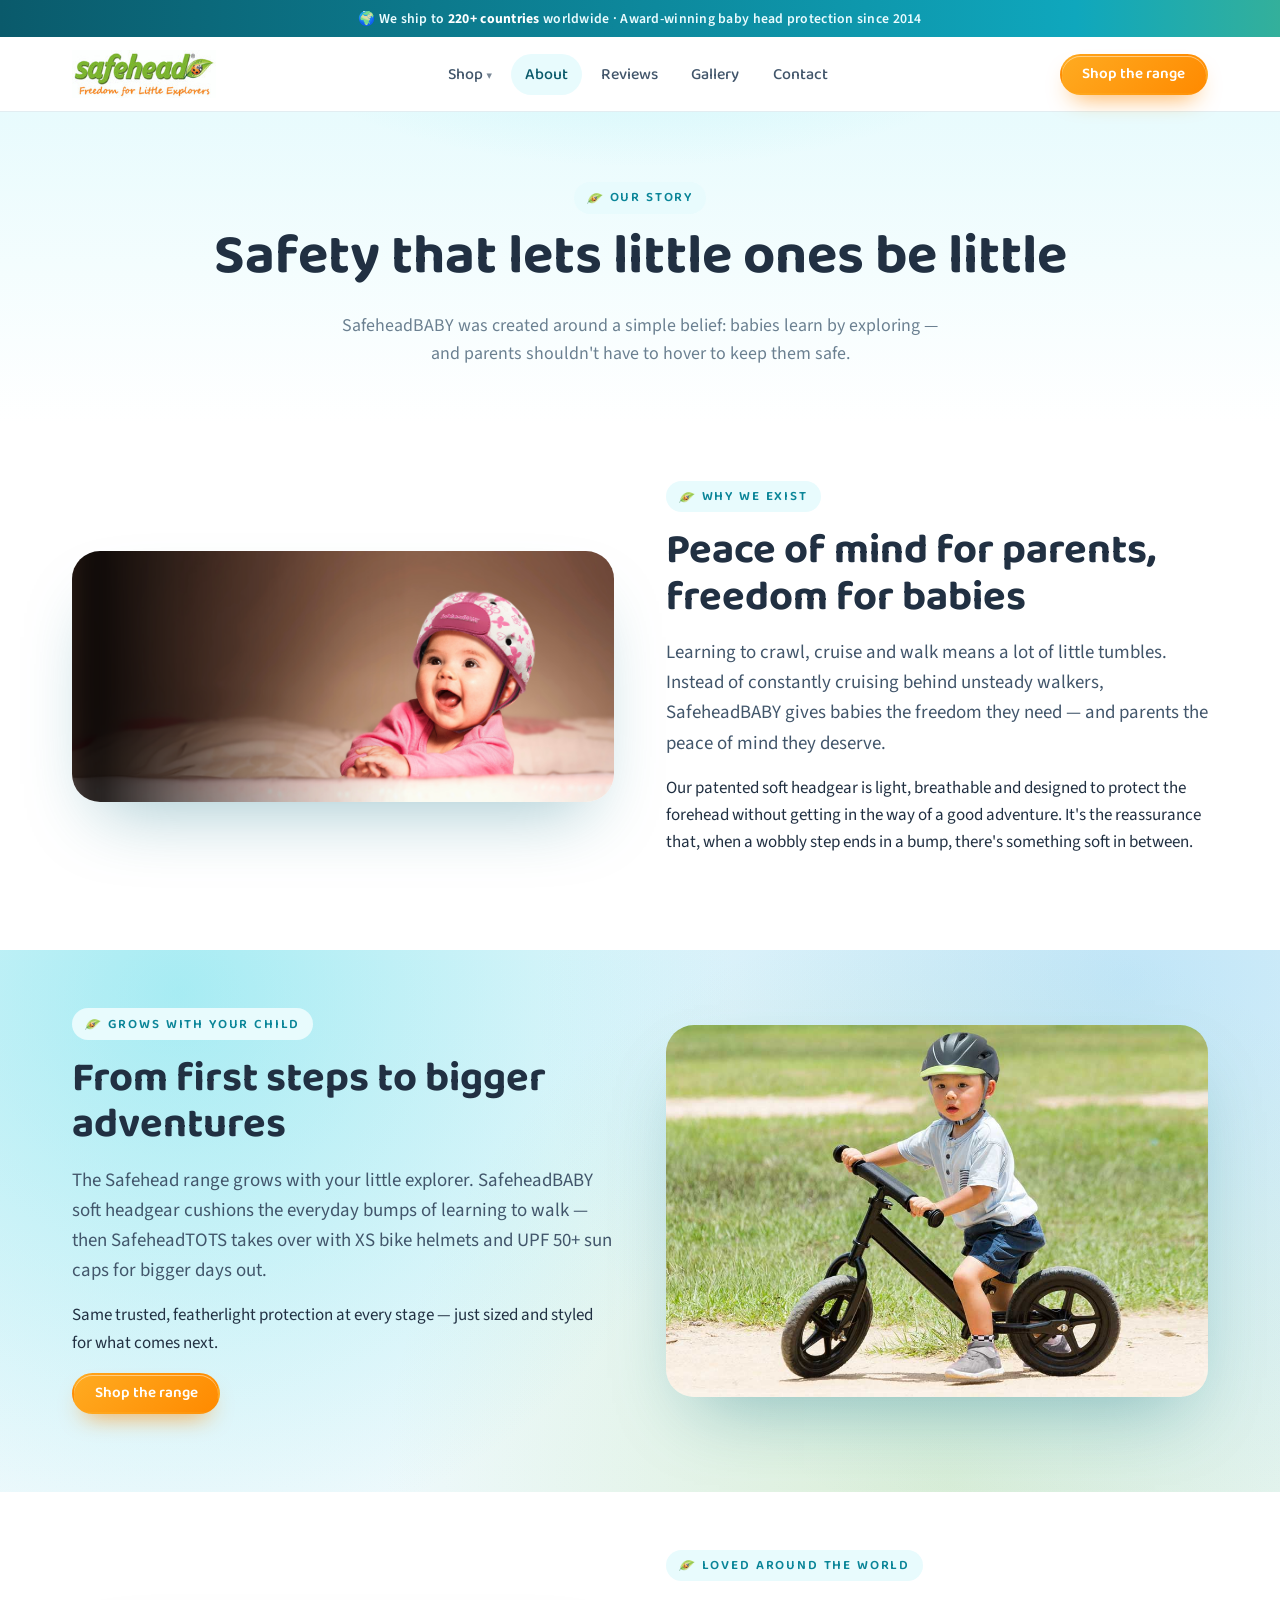
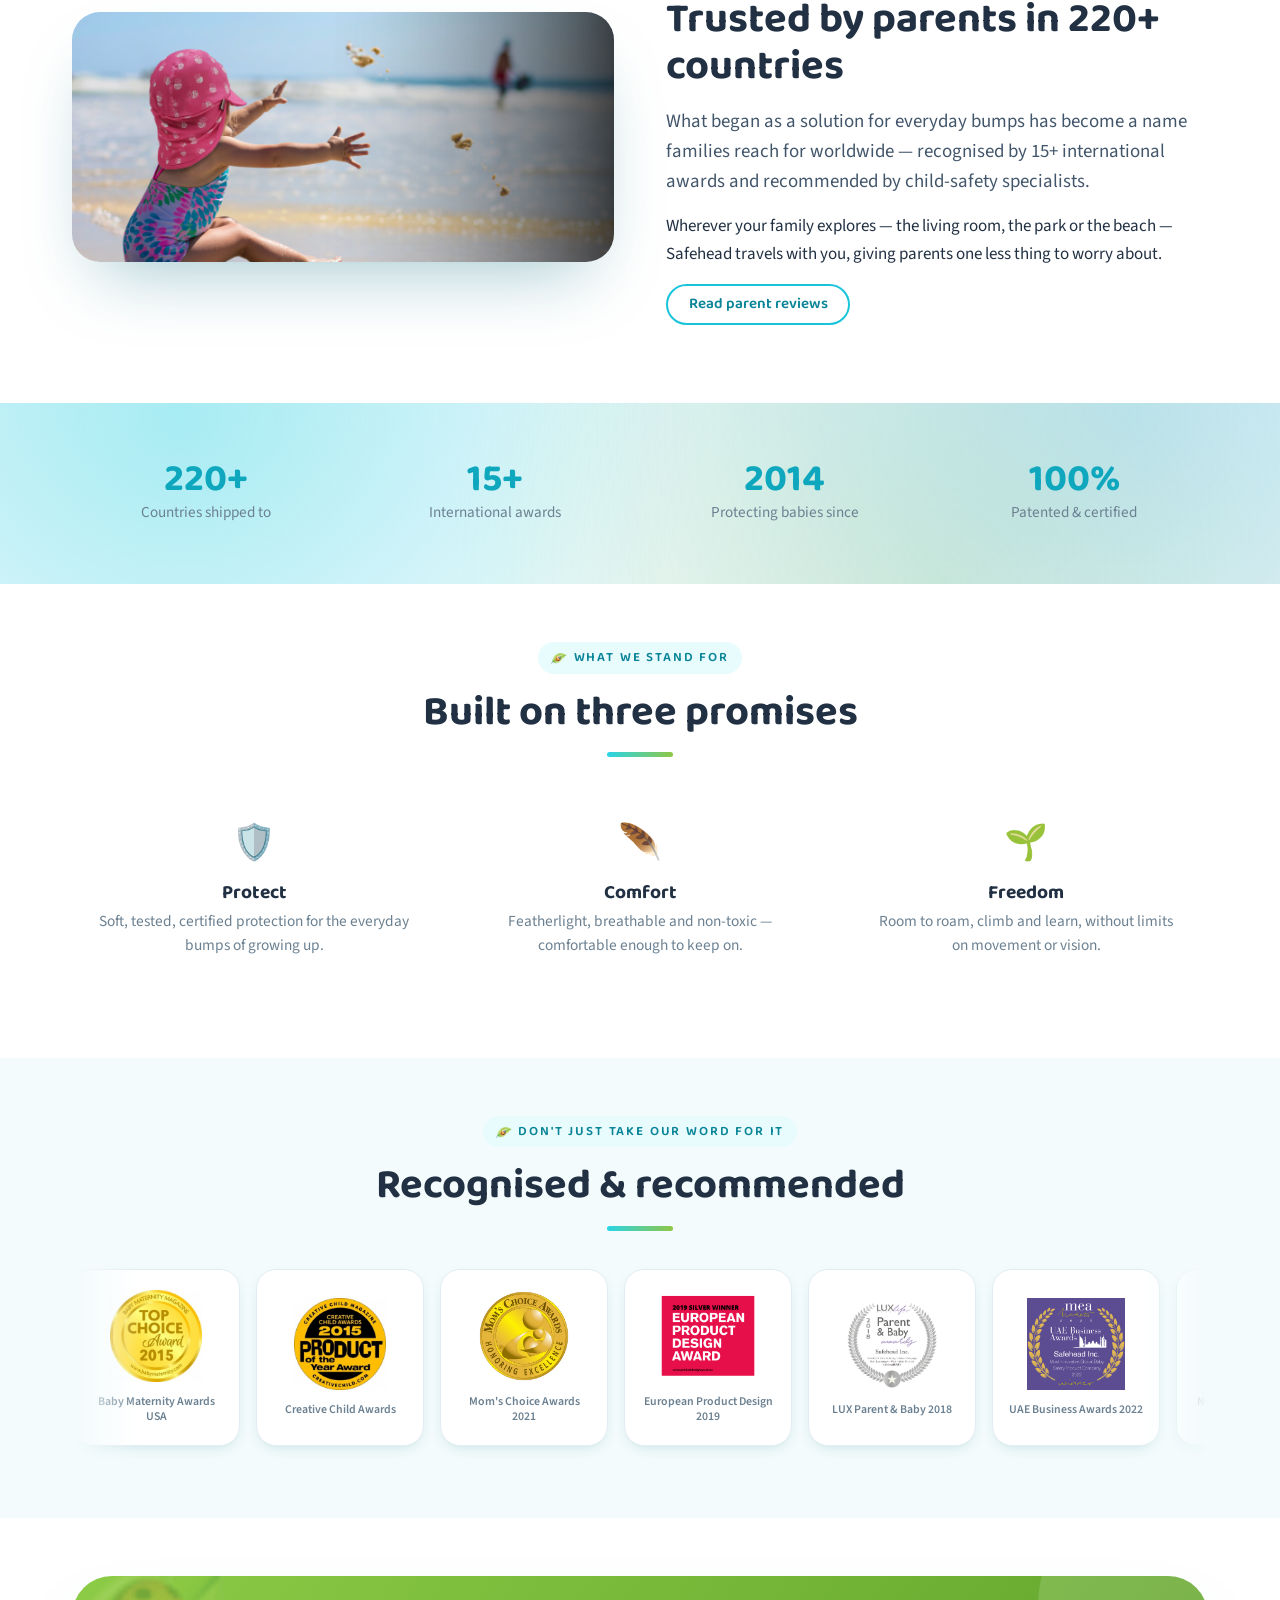
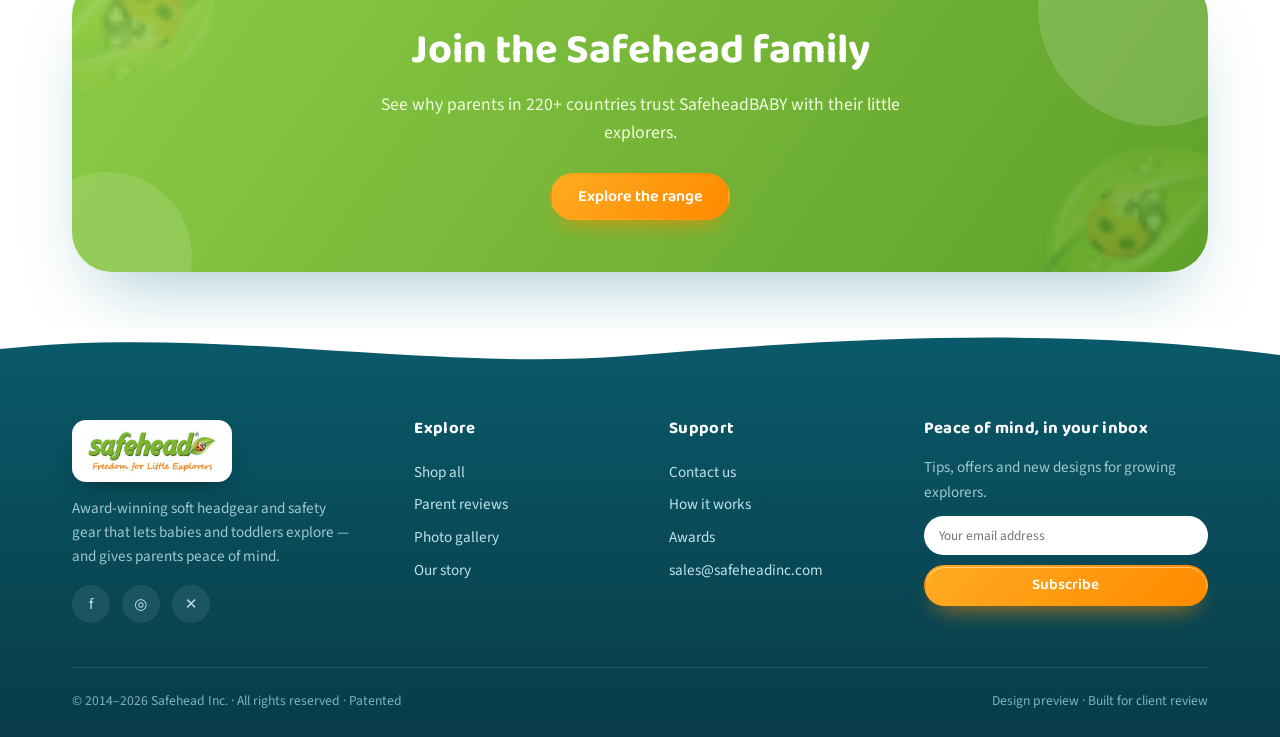
==== commit b5fa8660: "Redesign: real safehead branding, cyan+orange scheme, hero & awards polish - Use the real safehead l" ====
--- a/about.html
+++ b/about.html
@@ -5,17 +5,17 @@
 <meta name="viewport" content="width=device-width, initial-scale=1">
 <title>Our Story | SafeheadBABY</title>
 <meta name="description" content="The story behind SafeheadBABY — patented soft head protection that gives babies freedom and parents peace of mind.">
-<link rel="icon" href="/assets/img/logo.png">
+<link rel="icon" href="/assets/img/leaf.png">
 <link rel="preconnect" href="https://fonts.googleapis.com">
 <link rel="preconnect" href="https://fonts.gstatic.com" crossorigin>
 <link href="https://fonts.googleapis.com/css2?family=Baloo+2:wght@500;600;700;800&family=Source+Sans+3:ital,wght@0,400;0,600;0,700;1,400&display=swap" rel="stylesheet">
-<link rel="stylesheet" href="/assets/css/styles.css?v=16">
+<link rel="stylesheet" href="/assets/css/styles.css?v=38">
 </head>
 <body>
 <div class="announce">🌍 We ship to <strong>220+ countries</strong> worldwide<span class="announce-extra"> · Award-winning baby head protection since 2014</span></div>
 <header class="site-header">
   <div class="container nav">
-    <a class="brand" href="/index.html"><img src="/assets/img/logo.png" alt="SafeheadBABY"></a>
+    <a class="brand" href="/index.html"><img src="/assets/img/logo-header.jpg" alt="SafeheadBABY"></a>
     <ul class="nav-links">
         <li class="has-mega"><a href="/collection.html">Shop <span class="caret">▾</span></a>
           <div class="mega"><div class="mega-inner">
@@ -145,7 +145,7 @@
   <div class="container">
     <div class="footer-grid">
       <div class="footer-brand">
-        <img src="/assets/img/logo.png" alt="SafeheadBABY">
+        <img src="/assets/img/logo-header.jpg" alt="SafeheadBABY">
         <p>Award-winning soft headgear and safety gear that lets babies and toddlers explore — and gives parents peace of mind.</p>
         <div class="socials">
           <a href="https://www.facebook.com/safeheadinc" aria-label="Facebook" target="_blank" rel="noopener">f</a>
@@ -202,6 +202,6 @@
   <a class="btn btn-primary" href="/collection.html">Shop the range</a>
   <a class="btn btn-ghost" href="/reviews.html">★ Reviews</a>
 </div>
-<script src="/assets/js/main.js?v=16"></script>
+<script src="/assets/js/main.js?v=38"></script>
 </body>
 </html>
--- a/assets/css/styles.css
+++ b/assets/css/styles.css
@@ -5,30 +5,38 @@
    ============================================================ */
 
 :root{
-  --green:#8cc63e;
-  --green-600:#74ad2b;
-  --green-700:#5c8a20;
-  --green-ink:#41611a;
-  --green-050:#f3f9ea;
-  --green-100:#e6f2d3;
-  --ink:#2c2c2c;
-  --ink-600:#494949;
-  --muted:#6d766a;
-  --line:#e8ebe3;
-  --cream:#faf9f4;
+  /* ===== Brand palette: bright cyan-blue (from safehead.com) =====
+     Variable names kept as --green* so every existing rule re-themes
+     instantly; the values are now the SafeheadBABY cyan-blue family. */
+  --green:#19c4da;        /* primary brand cyan-blue (buttons/actions) */
+  --green-600:#0fa7bd;    /* deeper hover */
+  --green-700:#0a8598;    /* links / text-on-light */
+  --green-ink:#0a5a6b;    /* darkest brand ink */
+  --green-050:#e8fbfd;    /* palest cyan wash */
+  --green-100:#c6f2f7;    /* light cyan */
+
+  /* secondary + playful accents */
+  --leaf:#8fc646;         /* brand green accent */
+  --leaf-600:#71a731;
+  --grape:#8a7bff;        /* violet pop */
+  --ink:#213042;          /* cool slate text */
+  --ink-600:#42566b;
+  --muted:#6b8091;
+  --line:#e2edf1;
+  --cream:#f3fbfc;
   --white:#ffffff;
   --sun:#ffc02e;
   --coral:#ff7a68;
-  --sky:#49b3e6;
+  --sky:#3aa5ea;
   --pink:#ef5aa0;
 
   --radius:18px;
   --radius-lg:28px;
   --radius-xl:40px;
   --pill:999px;
-  --shadow-sm:0 4px 14px -8px rgba(50,70,25,.25);
-  --shadow:0 14px 34px -16px rgba(55,75,25,.22);
-  --shadow-lg:0 30px 70px -26px rgba(55,75,25,.34);
+  --shadow-sm:0 5px 16px -8px rgba(12,110,130,.30);
+  --shadow:0 16px 36px -18px rgba(12,110,130,.30);
+  --shadow-lg:0 34px 72px -28px rgba(12,110,130,.40);
   --maxw:1180px;
   --gap:22px;
   --font-head:"Baloo 2",system-ui,sans-serif;
@@ -570,3 +578,255 @@
   .pv-specs{grid-template-columns:1fr}
   .pv-thumb{width:62px;height:62px}
 }
+
+/* ============================================================
+   ✦ CREATIVE UPGRADE LAYER — blue-forward, playful, "amazing"
+   Layered on top of the base rules above. Adds gradients, glow,
+   floating shapes and animated accents without touching markup.
+   ============================================================ */
+
+/* ---- animated multicolour announcement bar ---- */
+.announce{
+  background:linear-gradient(90deg,#0a5a6b,#0fa7bd 30%,#8fc646 50%,#0fa7bd 70%,#0a5a6b);
+  background-size:280% 100%;color:#eafcff;font-weight:600;
+  animation:announceSlide 14s linear infinite;
+}
+.announce strong{color:#fff}
+@keyframes announceSlide{to{background-position:280% 0}}
+
+/* ---- ORANGE action buttons (matches safehead.com) + shine sweep ---- */
+.btn-primary{
+  background:linear-gradient(135deg,#ffab21,#ff8a00);
+  color:#fff;border-color:transparent;position:relative;overflow:hidden;
+  box-shadow:0 12px 24px -12px rgba(255,138,0,.9),inset 0 1px 0 rgba(255,255,255,.45);
+}
+.btn-primary:hover{
+  background:linear-gradient(135deg,#ffb838,#ff7d00);
+  transform:translateY(-2px);
+  box-shadow:0 18px 32px -12px rgba(255,138,0,.98),inset 0 1px 0 rgba(255,255,255,.45);
+}
+.btn-primary::after{
+  content:"";position:absolute;top:0;left:-140%;width:60%;height:100%;
+  background:linear-gradient(100deg,transparent,rgba(255,255,255,.45),transparent);
+  transform:skewX(-18deg);transition:left .6s ease;
+}
+.btn-primary:hover::after{left:150%}
+.btn-ghost{border-color:var(--green);color:var(--green-700);background:#fff}
+.btn-ghost:hover{background:var(--green-050);border-color:var(--green-600)}
+
+/* ---- section heading: cyan→green underline accent ---- */
+.section-head h2::after{
+  content:"";display:block;width:66px;height:5px;border-radius:99px;
+  margin:16px auto 0;background:linear-gradient(90deg,#2ad4e6,#8fc646);
+}
+
+/* ---- hero: cooler wash + soft warm glow orb ---- */
+.hero{background:linear-gradient(180deg,#eafbfd,#f4fbfc 55%,#ffffff)}
+.hero::before{background:linear-gradient(90deg,rgba(8,60,72,.5),rgba(8,60,72,.14) 42%,rgba(8,60,72,0) 62%)}
+.hero::after{
+  content:"";position:absolute;z-index:1;right:-70px;top:-70px;width:300px;height:300px;
+  border-radius:50%;pointer-events:none;
+  background:radial-gradient(circle at 40% 40%,rgba(255,192,46,.34),transparent 70%);
+  animation:floaty 7s ease-in-out infinite;
+}
+.hero-card{
+  position:relative;border:1px solid rgba(255,255,255,.7);
+  box-shadow:var(--shadow-lg),0 0 0 6px rgba(255,255,255,.4);
+}
+.hero-card::before{
+  content:"";position:absolute;inset:-26px auto auto -26px;width:150px;height:150px;
+  border-radius:50%;z-index:-1;pointer-events:none;
+  background:radial-gradient(circle,rgba(42,212,230,.5),transparent 70%);filter:blur(6px);
+}
+@keyframes floaty{0%,100%{transform:translateY(0)}50%{transform:translateY(16px)}}
+
+/* ---- trust ribbon → deep teal→cyan gradient + wave bottom ---- */
+.trust{background:linear-gradient(100deg,#0a5a6b,#0a8598 55%,#12a7bd);color:#eafcff;position:relative;padding-bottom:50px}
+/* even 4-up bar with subtle dividers (desktop) */
+.trust .container{
+  display:grid;grid-template-columns:repeat(4,1fr);gap:0;
+  align-items:center;padding:22px 22px 14px;text-align:left;
+}
+.trust-item{
+  display:flex;align-items:center;justify-content:center;gap:12px;
+  padding:6px 20px;font-weight:700;font-size:.96rem;line-height:1.25;
+  border-left:1px solid rgba(255,255,255,.20);
+}
+.trust-item:first-child{border-left:0}
+.trust-item .stars,.trust-item .ic{flex:0 0 auto}
+.trust-item .ic{width:34px;height:34px;font-size:1rem;background:rgba(255,255,255,.96);box-shadow:0 5px 12px rgba(0,0,0,.18)}
+.trust::after{content:"";position:absolute;left:0;right:0;bottom:-1px;height:46px;pointer-events:none;
+  background:url("data:image/svg+xml,%3Csvg xmlns='http://www.w3.org/2000/svg' viewBox='0 0 1440 46' preserveAspectRatio='none'%3E%3Cpath fill='%23ffffff' d='M0,24 C240,48 480,4 720,20 C960,36 1200,52 1440,22 L1440,46 L0,46 Z'/%3E%3C/svg%3E") center/100% 100% no-repeat}
+
+/* ---- SECTION RHYTHM: aurora cyan gradient ↔ white (no merge) ----
+   Tinted sections get a soft multi-colour aurora mesh (fun but on-brand);
+   consecutive tints auto-flip to white so no two adjacent bands blend. */
+.tint{
+  background:
+    radial-gradient(circle at 14% 8%, rgba(64,217,230,.38), transparent 46%),
+    radial-gradient(circle at 88% 6%, rgba(58,165,234,.22), transparent 48%),
+    radial-gradient(circle at 74% 98%, rgba(143,198,70,.20), transparent 52%),
+    linear-gradient(180deg,#e6f7fb,#eef9fc);
+}
+.tint + .tint{background:#ffffff}
+.tint + .tint + .tint{
+  background:
+    radial-gradient(circle at 14% 8%, rgba(64,217,230,.38), transparent 46%),
+    radial-gradient(circle at 88% 6%, rgba(58,165,234,.22), transparent 48%),
+    radial-gradient(circle at 74% 98%, rgba(143,198,70,.20), transparent 52%),
+    linear-gradient(180deg,#e6f7fb,#eef9fc);
+}
+
+/* ---- ONE green section = the CTA band (styled above). Everything
+   else stays soft pastel / white. All buttons are orange. ---- */
+
+/* split-card "Explore" buttons → orange (all buttons orange) */
+.split-card .btn-white{background:linear-gradient(135deg,#ffab21,#ff8a00);color:#fff}
+.split-card .btn-white:hover{background:linear-gradient(135deg,#ffb838,#ff7d00);transform:translateY(-2px)}
+
+/* ---- HERO upgrade: aurora backdrop + floating blob + rating sticker ---- */
+.hero{
+  background:
+    radial-gradient(620px 320px at 14% 18%, rgba(64,217,230,.34), transparent 60%),
+    radial-gradient(520px 300px at 92% 8%, rgba(255,192,46,.22), transparent 60%),
+    radial-gradient(560px 420px at 74% 104%, rgba(143,198,70,.20), transparent 60%),
+    linear-gradient(180deg,#eafbfd,#f4fbfc 60%,#fff);
+}
+/* soft floating blob peeking behind the card (desktop) */
+.hero-inner::before{
+  content:"";position:absolute;z-index:-1;left:-70px;top:-40px;width:280px;height:280px;border-radius:50%;
+  background:radial-gradient(circle at 40% 40%, rgba(64,217,230,.45), transparent 70%);
+  filter:blur(10px);pointer-events:none;animation:floaty 8s ease-in-out infinite;
+}
+/* playful rating sticker on the hero card */
+.hero-card{position:relative;overflow:visible}
+.hero-card::after{
+  content:"⭐ 4.8/5 · loved by 3,500+ parents";
+  position:absolute;top:-15px;right:-8px;z-index:3;
+  background:linear-gradient(135deg,#ffab21,#ff8a00);color:#fff;
+  font-family:var(--font-head);font-weight:700;font-size:.72rem;letter-spacing:.01em;
+  padding:.5em .95em;border-radius:999px;white-space:nowrap;
+  box-shadow:0 12px 24px -8px rgba(255,138,0,.7);transform:rotate(3deg);
+}
+/* equal hero buttons — full-width stacked (same size, single line) */
+.hero-actions{display:flex;flex-direction:column;gap:12px;align-items:stretch}
+.hero-actions .btn{width:100%;white-space:normal;text-align:center}
+
+/* ---- product cards: uniform cyan cap + image lift ---- */
+.prod{border-top:4px solid var(--green)}
+.prod-media{background:#f2fbfc}
+.prod-media img{transition:transform .35s ease}
+.prod:hover .prod-media img{transform:scale(1.05)}
+.prod-badge{background:linear-gradient(135deg,#2ad4e6,#12a2c6);color:#fff;box-shadow:0 6px 14px -6px rgba(18,162,198,.8)}
+.shop-media img{transition:transform .35s ease}
+.shop-card:hover .shop-media img{transform:scale(1.06)}
+
+/* ---- feature cards: uniform brand cap ---- */
+.feature{border-top-width:5px}
+
+/* ---- "why soft" step numbers → uniform cyan chips ---- */
+.step .num{
+  background:linear-gradient(135deg,#2ad4e6,#12a2c6);color:#fff;
+  box-shadow:0 8px 18px -8px rgba(18,162,198,.9);
+}
+
+/* ---- tabs active state text ---- */
+.rv-tab.active,.shop-tab.active{background:var(--green);border-color:var(--green);color:#fff}
+
+/* ---- CTA band → BOLD green block + orange button ---- */
+.cta-band{background:linear-gradient(125deg,#8ccb46,#5fa22a);color:#fff}
+.cta-band h2{color:#fff}
+.cta-band p{color:#f1ffe0}
+.cta-band .btn-white{background:linear-gradient(135deg,#ffab21,#ff8a00);color:#fff;box-shadow:0 12px 24px -12px rgba(255,138,0,.95)}
+.cta-band .btn-white:hover{background:linear-gradient(135deg,#ffb838,#ff7d00);transform:translateY(-2px)}
+.cta-band .cta-form input{box-shadow:0 8px 20px -10px rgba(0,0,0,.25)}
+.cta-band::before{
+  content:"";position:absolute;width:240px;height:240px;border-radius:50%;
+  background:rgba(255,255,255,.14);right:-70px;top:-90px;
+}
+.cta-band::after{
+  content:"";position:absolute;width:170px;height:170px;border-radius:50%;
+  background:rgba(255,255,255,.12);left:-50px;bottom:-70px;
+}
+
+/* ---- footer → deep teal-blue gradient + wave top ---- */
+.site-footer{background:linear-gradient(180deg,#0a5a6b,#083c48);color:#bfe3ea;position:relative;padding-top:90px}
+.site-footer::before{content:"";position:absolute;top:-1px;left:0;right:0;height:48px;pointer-events:none;
+  background:url("data:image/svg+xml,%3Csvg xmlns='http://www.w3.org/2000/svg' viewBox='0 0 1440 48' preserveAspectRatio='none'%3E%3Cpath fill='%23ffffff' d='M0,20 C240,-4 480,44 720,26 C960,8 1200,-2 1440,26 L1440,0 L0,0 Z'/%3E%3C/svg%3E") center/100% 100% no-repeat}
+.footer-brand img{background:#fff;padding:9px 14px;border-radius:14px;height:62px;box-shadow:0 10px 24px -12px rgba(0,0,0,.55)}
+.site-footer a{color:#bfe3ea}
+.site-footer a:hover{color:#7fe6f2}
+.site-footer h4{color:#fff}
+.footer-brand p{color:#9ec8d0}
+.foot-news p{color:#9ec8d0!important}
+.socials a:hover{background:var(--green);color:#06333d}
+.foot-bottom{color:#7fb2bd;border-top-color:rgba(255,255,255,.12)}
+
+/* ---- page hero (inner pages) → cyan wash + underline ---- */
+.page-hero{background:
+  radial-gradient(700px 300px at 50% -40%,rgba(42,212,230,.18),transparent 60%),
+  linear-gradient(180deg,var(--green-050),#fff)}
+
+/* ---- header logo (real safehead wordmark) ---- */
+.brand img{height:48px}
+
+/* ---- awards: seamless auto-scroll marquee (CSS transform, all devices) ---- */
+.awards-slider{display:block;overflow:hidden;
+  -webkit-mask-image:linear-gradient(90deg,transparent 0,#000 6%,#000 94%,transparent 100%);
+  mask-image:linear-gradient(90deg,transparent 0,#000 6%,#000 94%,transparent 100%)}
+.awards-track{display:flex;width:max-content;overflow:visible;scroll-snap-type:none;
+  padding:6px 0 14px;animation:awardsMarquee 42s linear infinite;will-change:transform}
+.awards-slider:hover .awards-track{animation-play-state:paused}
+.aw-arrow{display:none}
+@keyframes awardsMarquee{from{transform:translateX(0)}to{transform:translateX(-50%)}}
+@media (prefers-reduced-motion: reduce){
+  .awards-slider{overflow:visible}
+  .awards-track{animation:none;flex-wrap:wrap;width:auto;justify-content:center}
+}
+
+/* ---- reveal: add a touch more life ---- */
+.reveal{transform:translateY(28px)}
+
+/* ---- mobile polish ---- */
+@media(max-width:760px){
+  .hero::after{width:180px;height:180px;right:-46px;top:-36px}
+  .cta-band::before{width:150px;height:150px;right:-50px;top:-60px}
+  .brand img{height:38px}
+  .trust{padding-bottom:42px}
+  .trust::after{height:34px}
+  /* tidy 2×2 grid — icon + text, vertically centred, no dividers */
+  .trust .container{display:grid;grid-template-columns:1fr 1fr;gap:16px 14px;padding:20px 16px 12px;text-align:left}
+  .trust-item{justify-content:flex-start;align-items:center;border-left:0;padding:0;font-size:.9rem;gap:11px}
+  .trust-item .ic{width:32px;height:32px}
+  .site-footer{padding-top:70px}
+  .site-footer::before{height:34px}
+  .footer-brand img{height:54px}
+  .section-head h2::after{margin-top:12px}
+  /* mobile hero: TEXT FIRST (top), framed image below, equal buttons */
+  .hero{display:flex;flex-direction:column}
+  .hero-inner{order:0}
+  .hero-slides{order:1;height:230px;margin:4px 16px 2px;border-radius:22px;overflow:hidden;position:relative}
+  .hero-slide img{object-position:56% 30%}
+  .hero-dots{display:none}
+  .hero-card{padding:14px 22px 8px;background:transparent}
+  .hero-card::after{display:none}          /* card sticker off — moved onto image below */
+  /* rating sticker as a badge on the framed image */
+  .hero-slides::after{
+    content:"⭐ 4.8/5 · loved by 3,500+ parents";
+    position:absolute;left:12px;bottom:12px;z-index:4;
+    background:linear-gradient(135deg,#ffab21,#ff8a00);color:#fff;
+    font-family:var(--font-head);font-weight:700;font-size:.7rem;letter-spacing:.01em;
+    padding:.5em .9em;border-radius:999px;white-space:nowrap;
+    box-shadow:0 10px 20px -8px rgba(255,138,0,.55);
+  }
+  .hero-card .eyebrow{margin-bottom:.6rem}
+  .hero-card h1{font-size:clamp(1.7rem,7.6vw,2.15rem);margin-bottom:.3em}
+  .hero-card .lead{margin-bottom:1em}
+  .hero-actions{flex-direction:column;gap:10px}
+  .hero-actions .btn{flex:0 0 auto;width:100%}
+  .hero-rating{margin-top:14px}
+}
+@media(max-width:420px){
+  .brand img{height:34px}
+  .trust-item{font-size:.9rem}
+}
